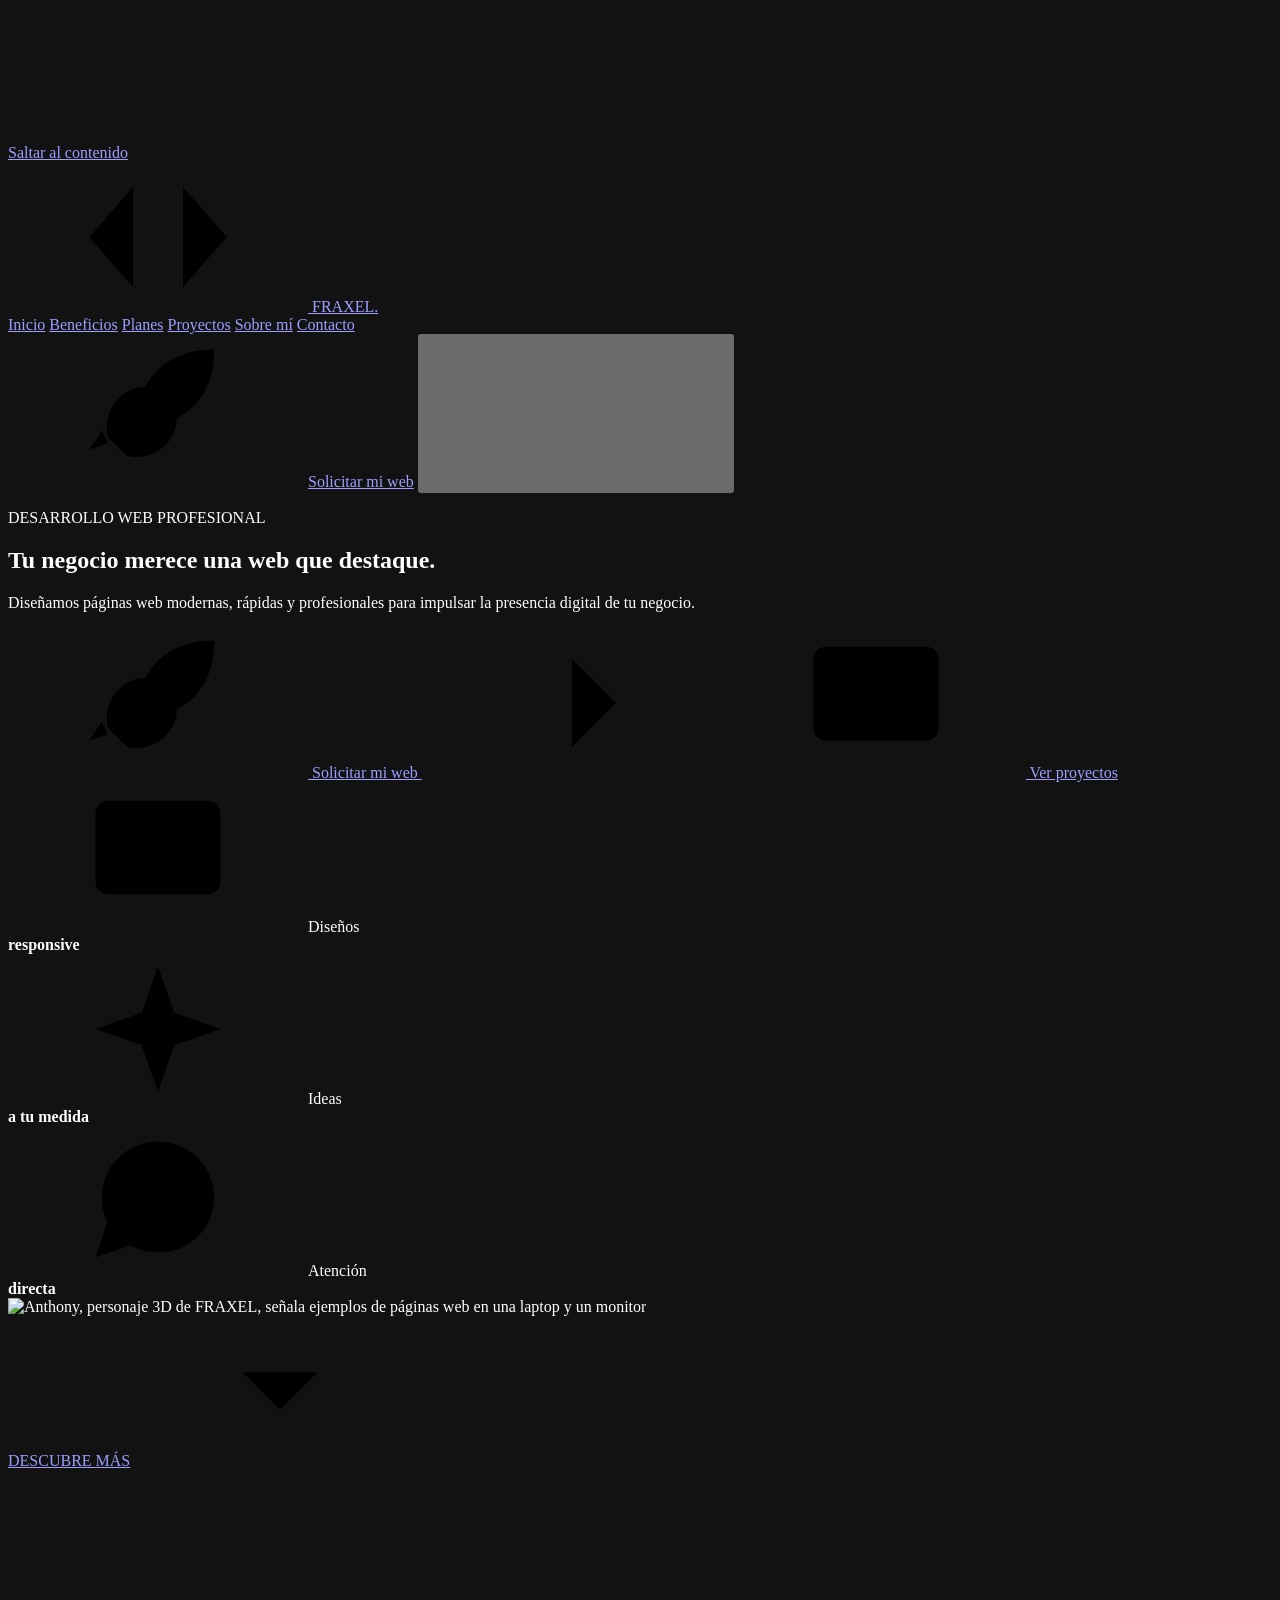
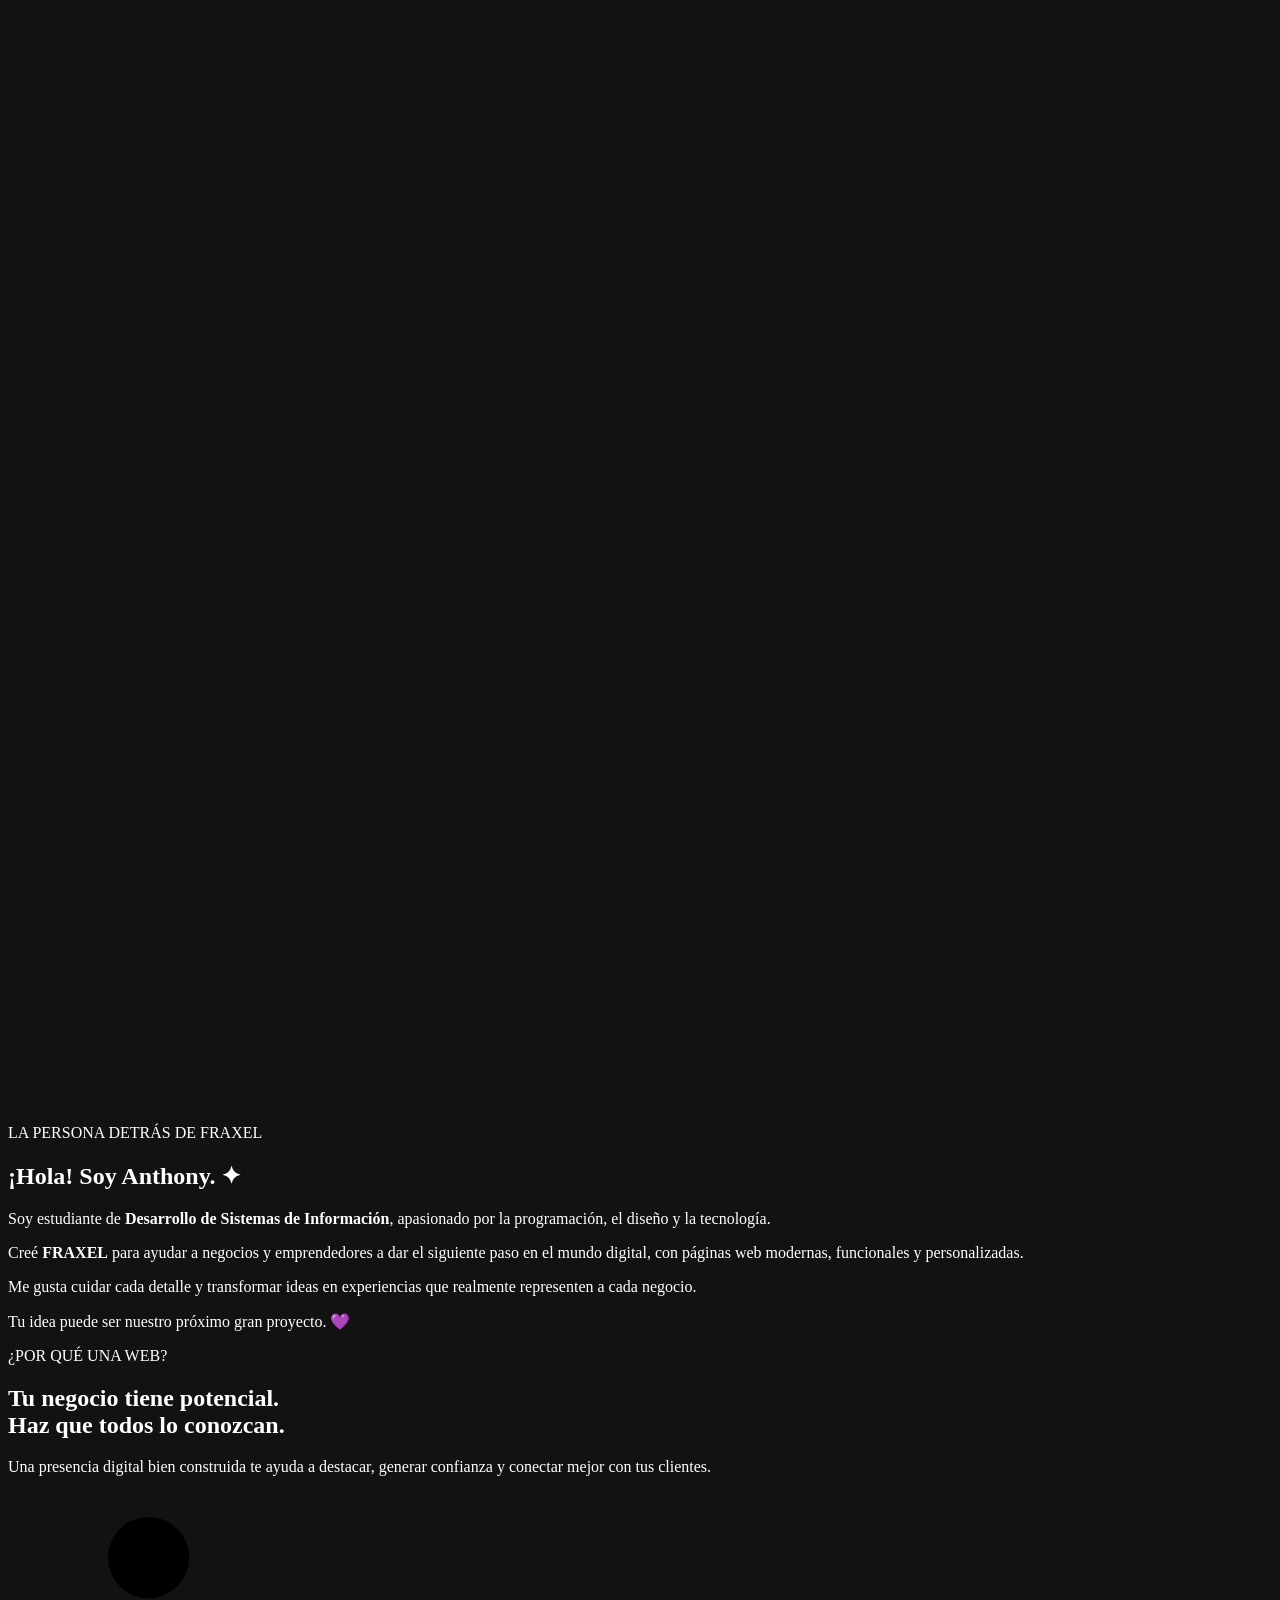
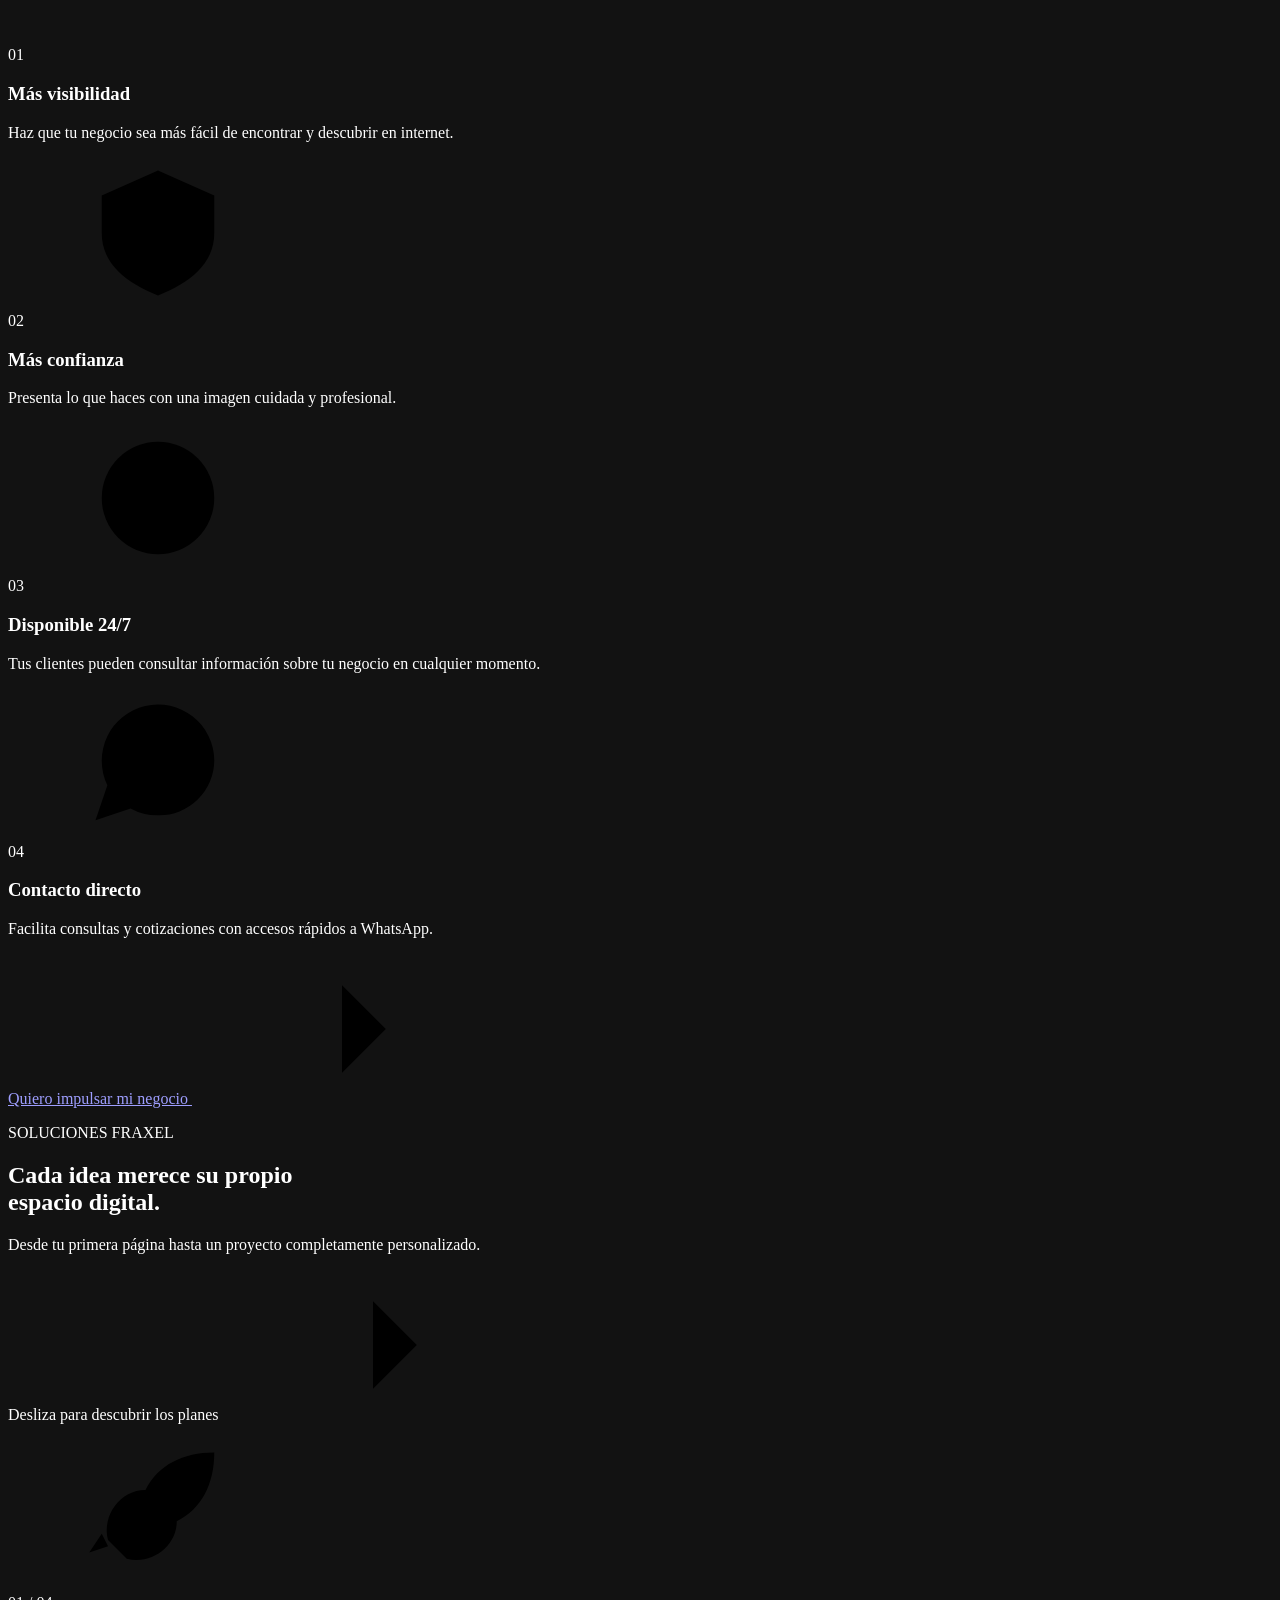
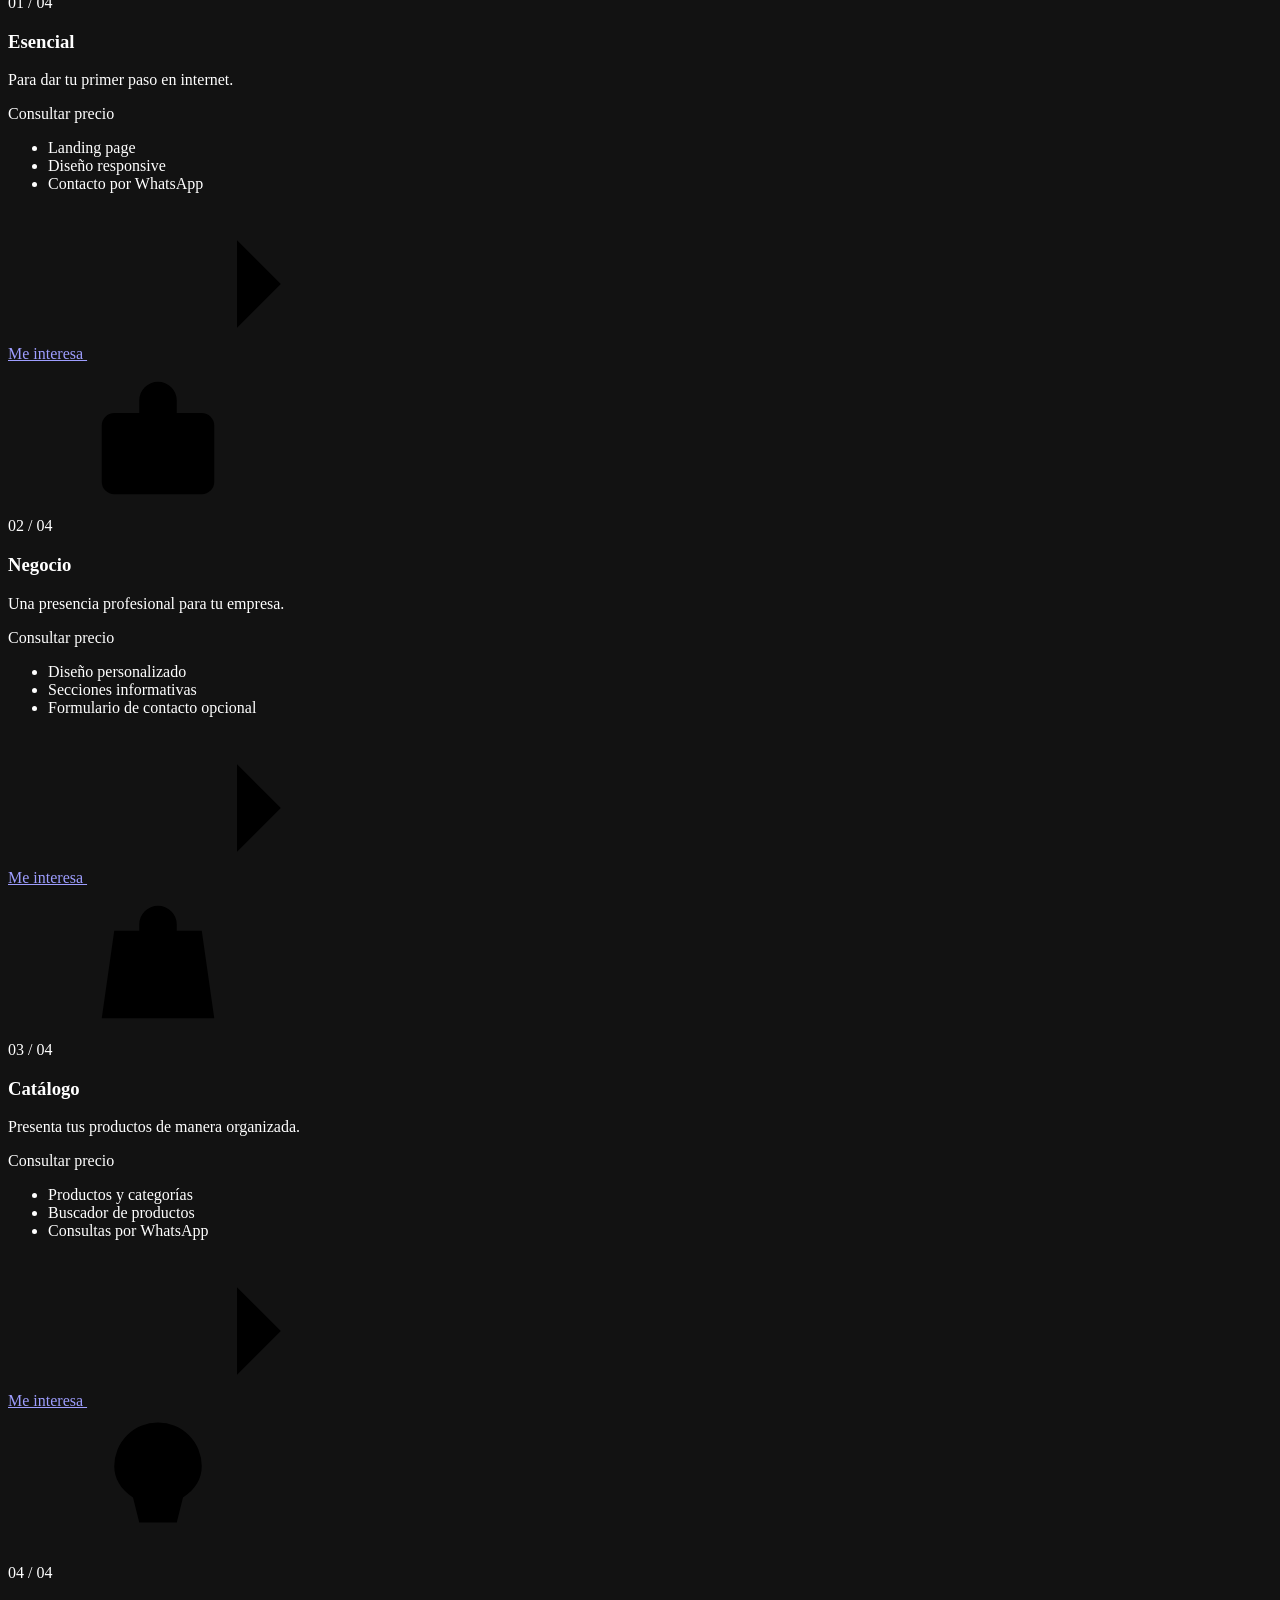
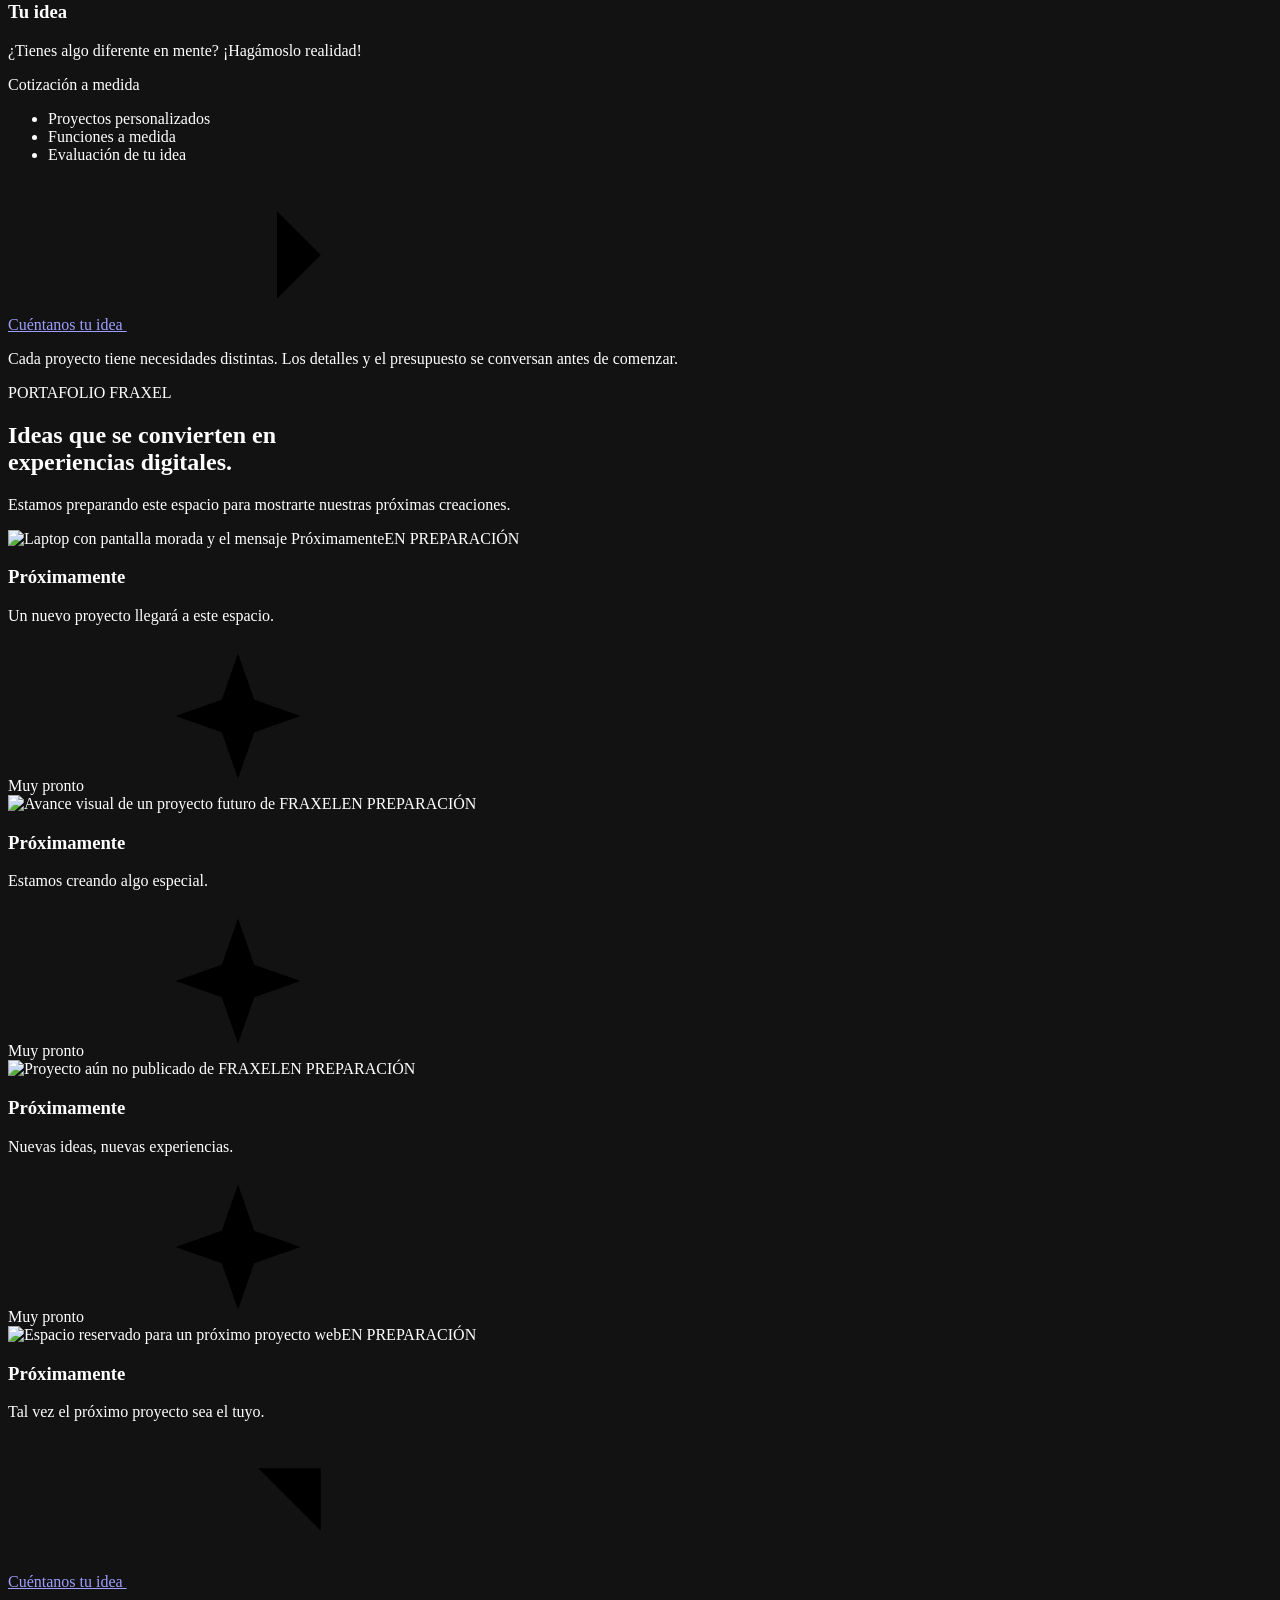
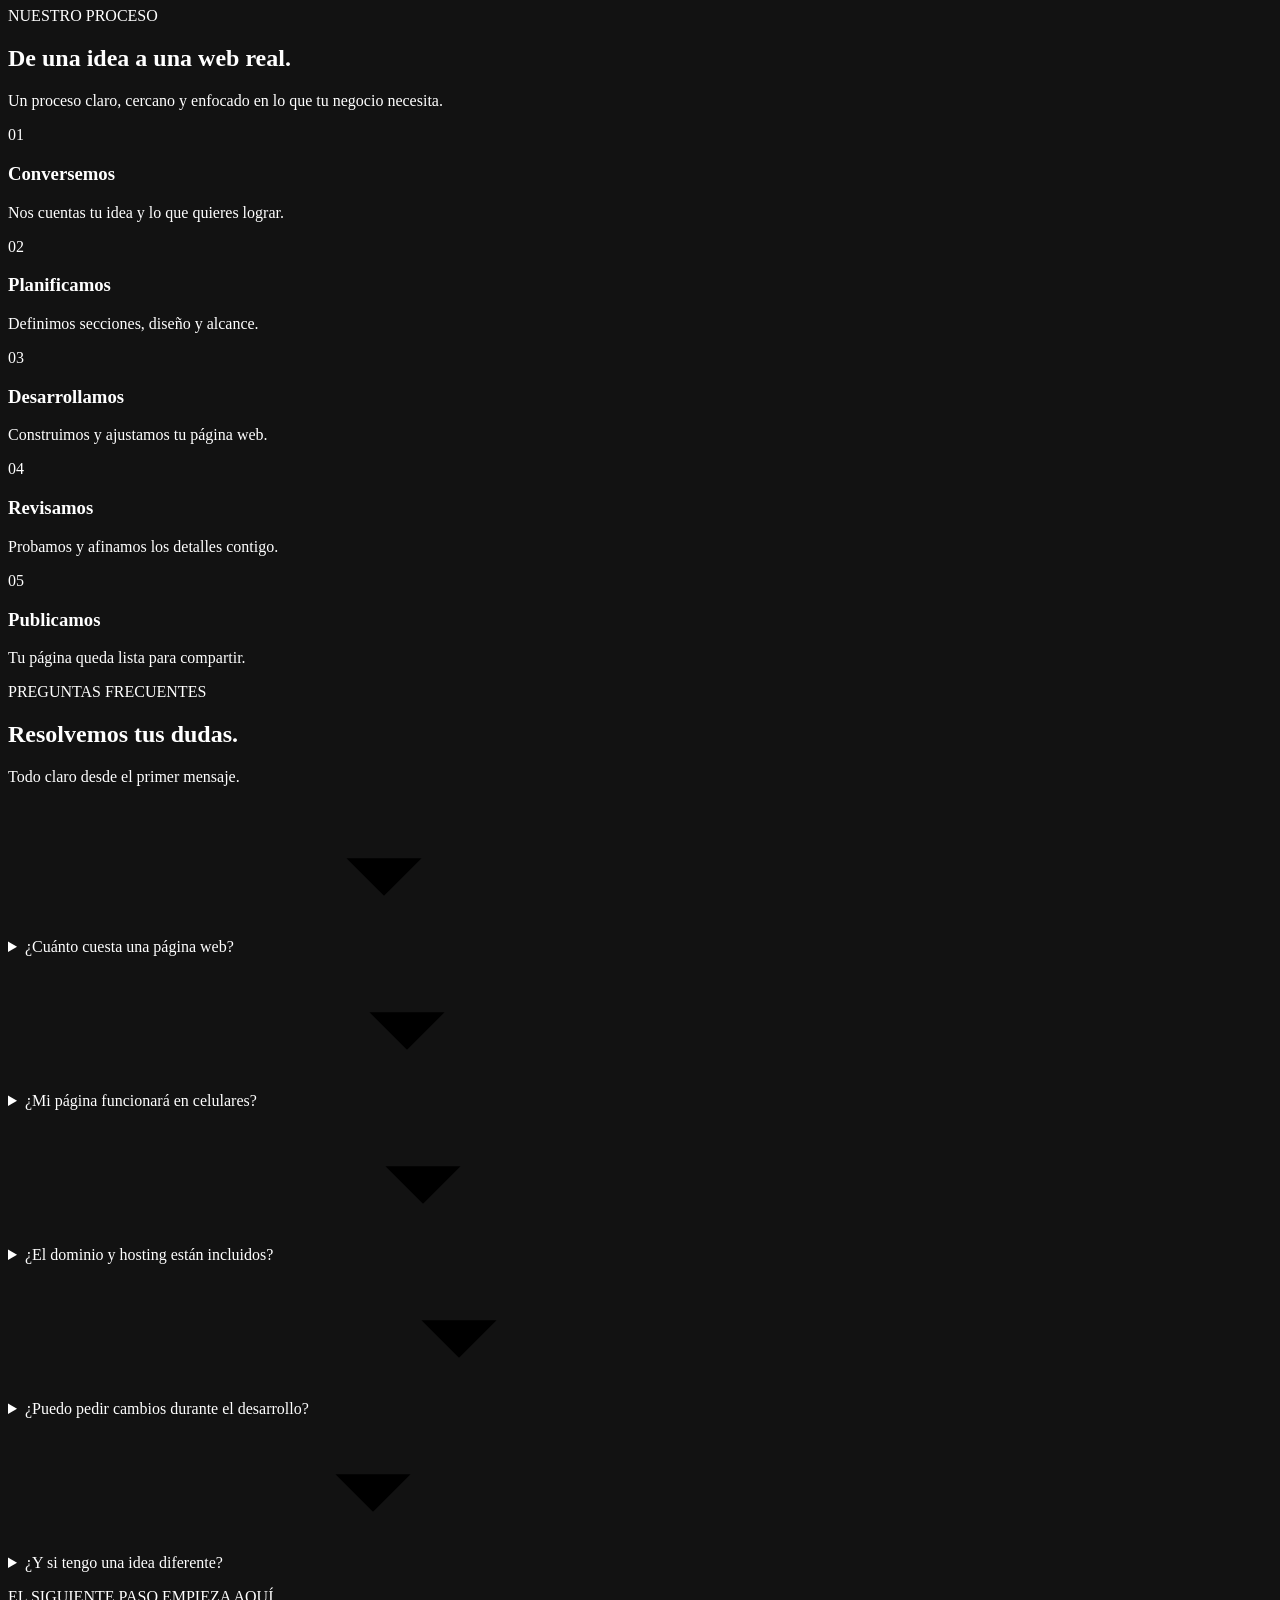
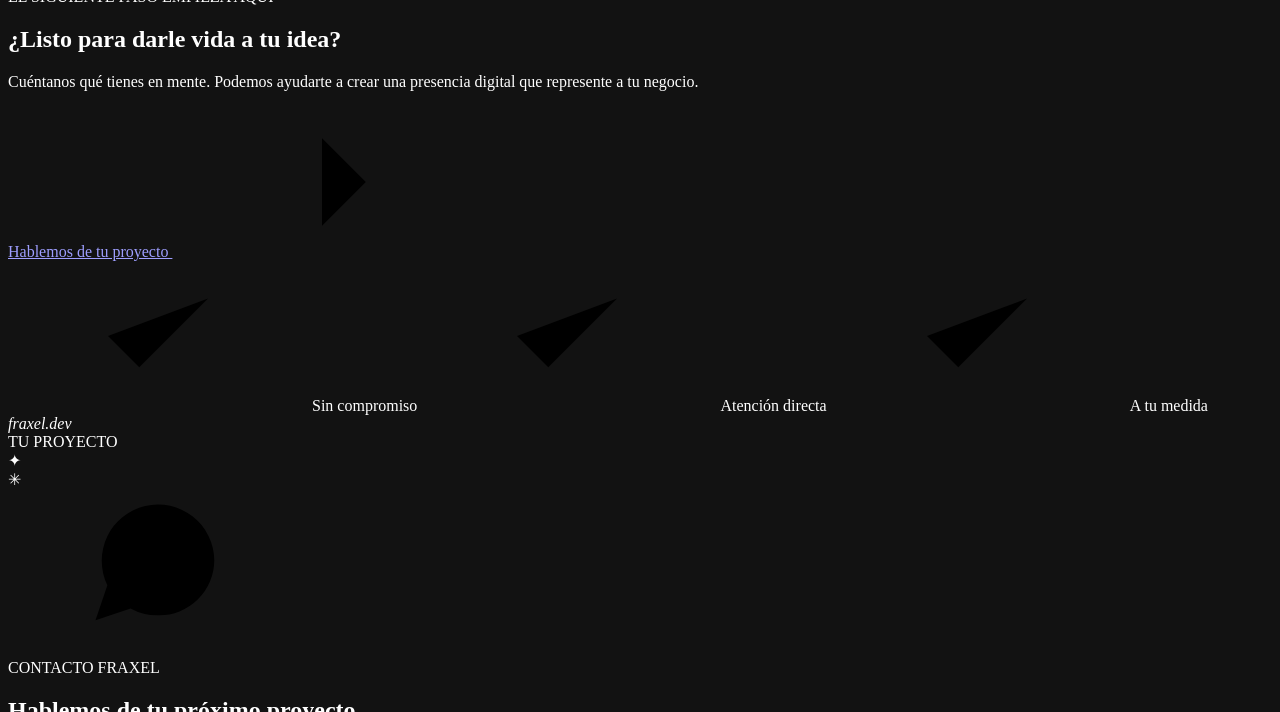
==== index.html @ f8304d0b "feat: agregar estructura de FRAXEL" ====
<!doctype html>
<html lang="es-PE">
<head>
  <meta charset="utf-8">
  <meta name="viewport" content="width=device-width, initial-scale=1, viewport-fit=cover">
  <meta name="theme-color" content="#0b0713">
  <meta name="description" content="FRAXEL crea páginas web modernas, catálogos digitales y soluciones web a medida para negocios y emprendimientos. Conversemos por WhatsApp.">
  <meta name="color-scheme" content="dark">
  <meta property="og:type" content="website">
  <meta property="og:title" content="FRAXEL — Tu negocio merece una web que destaque">
  <meta property="og:description" content="Diseño y desarrollo web para hacer realidad tus ideas. Páginas modernas, funcionales y personalizadas.">
  <meta property="og:image" content="img/anthony-hero.webp">
  <meta name="twitter:card" content="summary_large_image">
  <title>FRAXEL | Diseño y desarrollo web</title>
  <link rel="icon" href="favicon.svg" type="image/svg+xml">
  <link rel="preload" as="image" href="img/anthony-hero.webp" fetchpriority="high">
  <link rel="preconnect" href="https://fonts.googleapis.com">
  <link rel="preconnect" href="https://fonts.gstatic.com" crossorigin>
  <link href="https://fonts.googleapis.com/css2?family=DM+Sans:wght@400;500;600;700;800&family=Outfit:wght@400;500;600;700;800;900&display=swap" rel="stylesheet">
  <link rel="stylesheet" href="css/styles.css">
  <script src="js/main.js" defer></script>
</head>
<body>
  <a class="skip-link" href="#contenido">Saltar al contenido</a>
  <svg class="icon-sprite" aria-hidden="true" xmlns="http://www.w3.org/2000/svg">
    <symbol id="i-code" viewBox="0 0 24 24"><path d="m8 4-7 8 7 8M16 4l7 8-7 8M14 2l-4 20"/></symbol>
    <symbol id="i-arrow" viewBox="0 0 24 24"><path d="M5 12h14m-7-7 7 7-7 7"/></symbol>
    <symbol id="i-arrow-up" viewBox="0 0 24 24"><path d="M5 19 19 5M9 5h10v10"/></symbol>
    <symbol id="i-rocket" viewBox="0 0 24 24"><path d="M4 16c-1-4 2-8 6-8 2-4 6-6 11-6 0 5-2 9-6 11 0 4-4 7-8 6l-3-3Zm6-6 4 4M7 19l-3 3M3 15l-2 3 3-1"/><circle cx="16" cy="8" r="2"/></symbol>
    <symbol id="i-bag" viewBox="0 0 24 24"><rect x="3" y="8" width="18" height="13" rx="2"/><path d="M9 8V6a3 3 0 0 1 6 0v2M3 13h18M10 13v2h4v-2"/></symbol>
    <symbol id="i-shopping" viewBox="0 0 24 24"><path d="M5 7h14l2 14H3L5 7Zm4 2V6a3 3 0 0 1 6 0v3"/></symbol>
    <symbol id="i-bulb" viewBox="0 0 24 24"><path d="M9 18h6m-5 3h4M8 14c-2-1.3-3-3.1-3-5a7 7 0 1 1 14 0c0 2-1 3.7-3 5l-1 4H9l-1-4Z"/></symbol>
    <symbol id="i-search" viewBox="0 0 24 24"><circle cx="10.5" cy="10.5" r="6.5"/><path d="m16 16 5 5"/></symbol>
    <symbol id="i-shield" viewBox="0 0 24 24"><path d="m12 2 9 4v6c0 5-4 8-9 10-5-2-9-5-9-10V6l9-4Z"/><path d="m8 12 3 3 5-6"/></symbol>
    <symbol id="i-clock" viewBox="0 0 24 24"><circle cx="12" cy="12" r="9"/><path d="M12 6v6l4 2"/></symbol>
    <symbol id="i-message" viewBox="0 0 24 24"><path d="M21 11.4a8.8 8.8 0 0 1-9 8.8 9 9 0 0 1-4.4-1.1L2 21l1.9-5.6A9 9 0 1 1 21 11.4Z"/></symbol>
    <symbol id="i-check" viewBox="0 0 24 24"><path d="m4 12 5 5L20 6"/></symbol>
    <symbol id="i-monitor" viewBox="0 0 24 24"><rect x="2" y="3" width="20" height="15" rx="2"/><path d="M8 22h8M12 18v4"/></symbol>
    <symbol id="i-users" viewBox="0 0 24 24"><circle cx="9" cy="8" r="3"/><path d="M2 21v-3a5 5 0 0 1 5-5h4a5 5 0 0 1 5 5v3M17 5a3 3 0 0 1 0 6m1 3a5 5 0 0 1 4 5v2"/></symbol>
    <symbol id="i-layers" viewBox="0 0 24 24"><path d="m12 2 10 6-10 6L2 8l10-6Zm-10 11 10 6 10-6M2 18l10 5 10-5"/></symbol>
    <symbol id="i-sparkle" viewBox="0 0 24 24"><path d="m12 2 2.6 7.4L22 12l-7.4 2.6L12 22l-2.6-7.4L2 12l7.4-2.6L12 2Z"/></symbol>
    <symbol id="i-chevron" viewBox="0 0 24 24"><path d="m6 9 6 6 6-6"/></symbol>
    <symbol id="i-menu" viewBox="0 0 24 24"><path d="M4 7h16M4 12h16M4 17h16"/></symbol>
    <symbol id="i-close" viewBox="0 0 24 24"><path d="M5 5 19 19M19 5 5 19"/></symbol>
    <symbol id="i-home" viewBox="0 0 24 24"><path d="m3 11 9-8 9 8v10h-7v-7h-4v7H3V11Z"/></symbol>
    <symbol id="i-whatsapp" viewBox="0 0 24 24"><path d="M12 2a10 10 0 0 0-8.6 15L2 22l5.2-1.4A10 10 0 1 0 12 2Z"/><path d="M8 7.4c-.5.4-1 1.3-.7 2.4 1 3 4.1 5.9 7.2 6.6 1 .2 2.2-.2 2.6-.8l.5-1.3-2.6-1.2-1.1 1.1c-1.8-.5-3.3-1.9-4-3.8l1.1-1.1-1.3-2.6L8 7.4Z"/></symbol>
    <symbol id="i-instagram" viewBox="0 0 24 24"><rect x="3" y="3" width="18" height="18" rx="5"/><circle cx="12" cy="12" r="4"/><path d="M17.5 6.5h.01"/></symbol>
    <symbol id="i-github" viewBox="0 0 24 24"><path d="M9 20c-5 .8-7-2-7-2m14 2v-3.5c0-1 .2-1.5.8-2 3-.5 4.2-2.5 4.2-6A6 6 0 0 0 19.4 4c.2-.9 0-1.6-.4-2-2 0-3 1-3.5 1.5a14 14 0 0 0-7 0C8 3 7 2 5 2c-.4.4-.6 1.1-.4 2A6 6 0 0 0 3 8.5c0 3.5 1.2 5.5 4.2 6 .6.5.8 1 .8 2V20m-3.5-2c1.5 0 2 .5 2.5 2"/></symbol>
    <symbol id="i-pause" viewBox="0 0 24 24"><path d="M8 5v14M16 5v14"/></symbol>
    <symbol id="i-play" viewBox="0 0 24 24"><path d="m8 5 11 7-11 7V5Z"/></symbol>
  </svg>

  <header class="site-header" id="arriba">
    <div class="header-shell container-wide">
      <a class="brand" href="#inicio" aria-label="FRAXEL - ir al inicio">
        <span class="brand-mark" aria-hidden="true"><svg class="ico"><use href="#i-code"/></svg></span>
        <span>FRAXEL<span class="brand-dot">.</span></span>
      </a>
      <nav class="main-nav" aria-label="Navegación principal">
        <a class="nav-link active" href="#inicio">Inicio</a>
        <a class="nav-link" href="#beneficios">Beneficios</a>
        <a class="nav-link" href="#planes">Planes</a>
        <a class="nav-link" href="#portafolio">Proyectos</a>
        <a class="nav-link" href="#nosotros">Sobre mí</a>
        <a class="nav-link" href="#contacto">Contacto</a>
      </nav>
      <a class="btn btn-primary header-cta" href="#contacto"><svg class="ico"><use href="#i-rocket"/></svg><span>Solicitar mi web</span></a>
      <button class="menu-toggle" aria-label="Abrir menú" aria-controls="mobile-menu" aria-expanded="false"><svg class="ico"><use href="#i-menu"/></svg></button>
    </div>
    <nav id="mobile-menu" class="mobile-menu" aria-label="Menú desplegable" hidden>
      <a href="#inicio">Inicio</a><a href="#nosotros">Sobre mí</a><a href="#beneficios">Beneficios</a><a href="#planes">Planes</a><a href="#portafolio">Proyectos</a><a href="#proceso">Cómo trabajamos</a><a href="#contacto">Contacto</a>
    </nav>
  </header>

  <main id="contenido">
    <!-- 01: PORTADA -->
    <section class="hero section-dark" id="inicio" aria-labelledby="hero-title">
      <div class="hero-grid"></div><div class="hero-orb hero-orb-one"></div><div class="hero-orb hero-orb-two"></div>
      <div class="container-wide hero-inner">
        <div class="hero-copy">
          <p class="eyebrow pill-label"><span class="pulse-dot"></span> DESARROLLO WEB PROFESIONAL <span class="mini-line"></span></p>
          <h1 id="hero-title">Tu negocio merece una <span class="gradient-text highlight-underline">web que destaque.</span></h1>
          <p class="lead">Diseñamos páginas web modernas, rápidas y profesionales para impulsar la presencia digital de tu negocio.</p>
          <div class="hero-actions">
            <a class="btn btn-primary btn-large" href="#contacto"><svg class="ico"><use href="#i-rocket"/></svg> Solicitar mi web <svg class="ico"><use href="#i-arrow"/></svg></a>
            <a class="btn btn-secondary btn-large" href="#portafolio"><svg class="ico"><use href="#i-monitor"/></svg> Ver proyectos</a>
          </div>
          <div class="hero-proofs" aria-label="Características de FRAXEL">
            <div class="proof"><span class="proof-icon"><svg class="ico"><use href="#i-monitor"/></svg></span><span>Diseños<br><strong>responsive</strong></span></div>
            <div class="proof"><span class="proof-icon"><svg class="ico"><use href="#i-sparkle"/></svg></span><span>Ideas<br><strong>a tu medida</strong></span></div>
            <div class="proof"><span class="proof-icon"><svg class="ico"><use href="#i-message"/></svg></span><span>Atención<br><strong>directa</strong></span></div>
          </div>
        </div>
        <div class="hero-visual" aria-label="Anthony, mascota de FRAXEL, presentando diseños web en distintos dispositivos">
          <img src="img/anthony-hero.webp" alt="Anthony, personaje 3D de FRAXEL, señala ejemplos de páginas web en una laptop y un monitor" width="1070" height="717" fetchpriority="high">
        </div>
      </div>
      <a class="scroll-cue" href="#nosotros" aria-label="Ir a la sección Sobre mí"><span>DESCUBRE MÁS</span><svg class="ico"><use href="#i-chevron"/></svg></a>
    </section>

    <!-- 02: ANTHONY + VIDEO REAL -->
    <section class="about" id="nosotros" aria-labelledby="about-title">
      <div class="about-backdrop"></div>
      <div class="container-wide about-layout">
        <div class="about-media" aria-label="Animación original de Anthony apareciendo dentro de un círculo morado">
          <picture class="about-poster">
            <source media="(max-width: 760px)" srcset="img/anthony-poster-mobile.webp">
            <img src="img/anthony-poster.webp" alt="Anthony aparece sonriente en un círculo morado, señalando hacia la presentación" width="1920" height="1080" loading="lazy">
          </picture>
          <video id="anthony-video" class="about-video" playsinline muted preload="none" aria-label="Anthony aparece dentro de un círculo morado, sonríe y señala el texto" data-desktop="videos/anthony-original.mp4" data-mobile="videos/anthony-mobile.mp4"></video>
        </div>
        <div class="about-copy reveal">
          <p class="eyebrow">LA PERSONA DETRÁS DE FRAXEL</p>
          <h2 id="about-title">¡Hola! Soy <span class="gradient-text">Anthony.</span> <span class="wave-mark" aria-hidden="true">✦</span></h2>
          <p>Soy estudiante de <strong>Desarrollo de Sistemas de Información</strong>, apasionado por la programación, el diseño y la tecnología.</p>
          <p>Creé <strong>FRAXEL</strong> para ayudar a negocios y emprendedores a dar el siguiente paso en el mundo digital, con páginas web modernas, funcionales y personalizadas.</p>
          <p>Me gusta cuidar cada detalle y transformar ideas en experiencias que realmente representen a cada negocio.</p>
          <p class="about-signature">Tu idea puede ser nuestro próximo gran proyecto. <span>💜</span></p>
        </div>
      </div>
    </section>

    <!-- 03: BENEFICIOS -->
    <section class="benefits section-matte section-pad" id="beneficios" aria-labelledby="benefits-title">
      <div class="ambient-glow ambient-left"></div>
      <div class="container-wide">
        <div class="section-heading center reveal">
          <p class="eyebrow">¿POR QUÉ UNA WEB?</p>
          <h2 id="benefits-title">Tu negocio tiene potencial.<br><span class="gradient-text">Haz que todos lo conozcan.</span></h2>
          <p>Una presencia digital bien construida te ayuda a destacar, generar confianza y conectar mejor con tus clientes.</p>
        </div>
        <div class="benefits-grid">
          <article class="benefit-card led-card reveal" style="--reveal-delay:0.06s" tabindex="0">
            <div class="led-icon"><svg class="ico"><use href="#i-search"/></svg></div><span class="card-number">01</span>
            <h3>Más visibilidad</h3><p>Haz que tu negocio sea más fácil de encontrar y descubrir en internet.</p>
            <span class="card-light" aria-hidden="true"></span>
          </article>
          <article class="benefit-card led-card reveal" style="--reveal-delay:0.13s" tabindex="0">
            <div class="led-icon"><svg class="ico"><use href="#i-shield"/></svg></div><span class="card-number">02</span>
            <h3>Más confianza</h3><p>Presenta lo que haces con una imagen cuidada y profesional.</p>
            <span class="card-light" aria-hidden="true"></span>
          </article>
          <article class="benefit-card led-card reveal" style="--reveal-delay:0.20s" tabindex="0">
            <div class="led-icon"><svg class="ico"><use href="#i-clock"/></svg></div><span class="card-number">03</span>
            <h3>Disponible 24/7</h3><p>Tus clientes pueden consultar información sobre tu negocio en cualquier momento.</p>
            <span class="card-light" aria-hidden="true"></span>
          </article>
          <article class="benefit-card led-card reveal" style="--reveal-delay:0.27s" tabindex="0">
            <div class="led-icon"><svg class="ico"><use href="#i-message"/></svg></div><span class="card-number">04</span>
            <h3>Contacto directo</h3><p>Facilita consultas y cotizaciones con accesos rápidos a WhatsApp.</p>
            <span class="card-light" aria-hidden="true"></span>
          </article>
        </div>
        <div class="section-inline-cta reveal"><a href="#contacto" class="link-arrow">Quiero impulsar mi negocio <svg class="ico"><use href="#i-arrow"/></svg></a></div>
      </div>
    </section>

    <!-- 04: PLANES SIN PRECIOS -->
    <section class="plans section-pad" id="planes" aria-labelledby="plans-title">
      <div class="container-wide">
        <div class="section-heading center reveal">
          <p class="eyebrow">SOLUCIONES FRAXEL</p>
          <h2 id="plans-title">Cada idea merece su propio<br><span class="gradient-text">espacio digital.</span></h2>
          <p>Desde tu primera página hasta un proyecto completamente personalizado.</p>
        </div>
        <p class="swipe-note">Desliza para descubrir los planes <svg class="ico"><use href="#i-arrow"/></svg></p>
        <div class="plans-grid" aria-label="Cuatro planes de FRAXEL">
          <article class="plan-card led-card reveal" style="--reveal-delay:0.04s">
            <div class="plan-top"><div class="plan-icon led-icon"><svg class="ico"><use href="#i-rocket"/></svg></div><span class="plan-index">01 / 04</span></div>
            <h3>Esencial</h3><p class="plan-desc">Para dar tu primer paso en internet.</p>
            <p class="plan-price">Consultar precio</p>
            <ul class="check-list"><li>Landing page</li><li>Diseño responsive</li><li>Contacto por WhatsApp</li></ul>
            <a class="plan-button" href="#contacto" data-plan="Esencial">Me interesa <svg class="ico"><use href="#i-arrow"/></svg></a>
          </article>
          <article class="plan-card led-card reveal" style="--reveal-delay:0.11s">
            <div class="plan-top"><div class="plan-icon led-icon"><svg class="ico"><use href="#i-bag"/></svg></div><span class="plan-index">02 / 04</span></div>
            <h3>Negocio</h3><p class="plan-desc">Una presencia profesional para tu empresa.</p>
            <p class="plan-price">Consultar precio</p>
            <ul class="check-list"><li>Diseño personalizado</li><li>Secciones informativas</li><li>Formulario de contacto opcional</li></ul>
            <a class="plan-button" href="#contacto" data-plan="Negocio">Me interesa <svg class="ico"><use href="#i-arrow"/></svg></a>
          </article>
          <article class="plan-card led-card reveal" style="--reveal-delay:0.18s">
            <div class="plan-top"><div class="plan-icon led-icon"><svg class="ico"><use href="#i-shopping"/></svg></div><span class="plan-index">03 / 04</span></div>
            <h3>Catálogo</h3><p class="plan-desc">Presenta tus productos de manera organizada.</p>
            <p class="plan-price">Consultar precio</p>
            <ul class="check-list"><li>Productos y categorías</li><li>Buscador de productos</li><li>Consultas por WhatsApp</li></ul>
            <a class="plan-button" href="#contacto" data-plan="Catálogo">Me interesa <svg class="ico"><use href="#i-arrow"/></svg></a>
          </article>
          <article class="plan-card led-card plan-featured reveal" style="--reveal-delay:0.25s">
            <div class="plan-top"><div class="plan-icon led-icon"><svg class="ico"><use href="#i-bulb"/></svg></div><span class="plan-index">04 / 04</span></div>
            <h3>Tu idea</h3><p class="plan-desc">¿Tienes algo diferente en mente? ¡Hagámoslo realidad!</p>
            <p class="plan-price">Cotización a medida</p>
            <ul class="check-list"><li>Proyectos personalizados</li><li>Funciones a medida</li><li>Evaluación de tu idea</li></ul>
            <a class="plan-button plan-button-featured" href="#contacto" data-plan="Tu idea">Cuéntanos tu idea <svg class="ico"><use href="#i-arrow"/></svg></a>
          </article>
        </div>
        <p class="plans-disclaimer reveal">Cada proyecto tiene necesidades distintas. Los detalles y el presupuesto se conversan antes de comenzar.</p>
      </div>
    </section>

    <!-- 05: PORTAFOLIO EN CONSTRUCCIÓN -->
    <section class="portfolio section-pad" id="portafolio" aria-labelledby="portfolio-title">
      <div class="container-wide portfolio-container">
        <div class="section-heading center reveal">
          <p class="eyebrow">PORTAFOLIO FRAXEL</p>
          <h2 id="portfolio-title">Ideas que se convierten en<br><span class="gradient-text">experiencias digitales.</span></h2>
          <p>Estamos preparando este espacio para mostrarte nuestras próximas creaciones.</p>
        </div>
        <div class="portfolio-grid">
          <article class="portfolio-card led-card reveal" style="--reveal-delay:0.04s">
            <div class="portfolio-image"><img src="img/proximamente.webp" alt="Laptop con pantalla morada y el mensaje Próximamente" width="950" height="510" loading="lazy"><span class="portfolio-badge">EN PREPARACIÓN</span></div>
            <div class="portfolio-body"><div><h3>Próximamente</h3><p>Un nuevo proyecto llegará a este espacio.</p></div><span class="soon-label">Muy pronto <svg class="ico"><use href="#i-sparkle"/></svg></span></div>
          </article>
          <article class="portfolio-card led-card reveal" style="--reveal-delay:0.12s">
            <div class="portfolio-image"><img src="img/proximamente.webp" alt="Avance visual de un proyecto futuro de FRAXEL" width="950" height="510" loading="lazy"><span class="portfolio-badge">EN PREPARACIÓN</span></div>
            <div class="portfolio-body"><div><h3>Próximamente</h3><p>Estamos creando algo especial.</p></div><span class="soon-label">Muy pronto <svg class="ico"><use href="#i-sparkle"/></svg></span></div>
          </article>
          <article class="portfolio-card led-card reveal" style="--reveal-delay:0.08s">
            <div class="portfolio-image"><img src="img/proximamente.webp" alt="Proyecto aún no publicado de FRAXEL" width="950" height="510" loading="lazy"><span class="portfolio-badge">EN PREPARACIÓN</span></div>
            <div class="portfolio-body"><div><h3>Próximamente</h3><p>Nuevas ideas, nuevas experiencias.</p></div><span class="soon-label">Muy pronto <svg class="ico"><use href="#i-sparkle"/></svg></span></div>
          </article>
          <article class="portfolio-card led-card reveal" style="--reveal-delay:0.16s">
            <div class="portfolio-image"><img src="img/proximamente.webp" alt="Espacio reservado para un próximo proyecto web" width="950" height="510" loading="lazy"><span class="portfolio-badge">EN PREPARACIÓN</span></div>
            <div class="portfolio-body"><div><h3>Próximamente</h3><p>Tal vez el próximo proyecto sea el tuyo.</p></div><a class="soon-label soon-link" href="#contacto">Cuéntanos tu idea <svg class="ico"><use href="#i-arrow-up"/></svg></a></div>
          </article>
        </div>
      </div>
    </section>

    <!-- 06: PROCESO -->
    <section class="process section-pad" id="proceso" aria-labelledby="process-title">
      <div class="container-wide">
        <div class="section-heading center reveal"><p class="eyebrow">NUESTRO PROCESO</p><h2 id="process-title">De una idea a una <span class="gradient-text">web real.</span></h2><p>Un proceso claro, cercano y enfocado en lo que tu negocio necesita.</p></div>
        <div class="steps" id="process-steps">
          <div class="steps-progress" aria-hidden="true"><span></span></div>
          <article class="step reveal" style="--reveal-delay:0.05s"><div class="step-number">01</div><h3>Conversemos</h3><p>Nos cuentas tu idea y lo que quieres lograr.</p></article>
          <article class="step reveal" style="--reveal-delay:0.11s"><div class="step-number">02</div><h3>Planificamos</h3><p>Definimos secciones, diseño y alcance.</p></article>
          <article class="step reveal" style="--reveal-delay:0.17s"><div class="step-number">03</div><h3>Desarrollamos</h3><p>Construimos y ajustamos tu página web.</p></article>
          <article class="step reveal" style="--reveal-delay:0.23s"><div class="step-number">04</div><h3>Revisamos</h3><p>Probamos y afinamos los detalles contigo.</p></article>
          <article class="step reveal" style="--reveal-delay:0.29s"><div class="step-number">05</div><h3>Publicamos</h3><p>Tu página queda lista para compartir.</p></article>
        </div>
      </div>
    </section>

    <!-- 07: FAQ -->
    <section class="faq section-pad" id="preguntas" aria-labelledby="faq-title">
      <div class="container-narrow">
        <div class="section-heading center reveal"><p class="eyebrow">PREGUNTAS FRECUENTES</p><h2 id="faq-title">Resolvemos tus <span class="gradient-text">dudas.</span></h2><p>Todo claro desde el primer mensaje.</p></div>
        <div class="faq-list reveal">
          <details class="faq-item"><summary>¿Cuánto cuesta una página web?<svg class="ico"><use href="#i-chevron"/></svg></summary><p>Depende del tipo de web, sus secciones y funcionalidades. Cuéntanos tu idea por WhatsApp y te prepararemos una cotización según tus necesidades.</p></details>
          <details class="faq-item"><summary>¿Mi página funcionará en celulares?<svg class="ico"><use href="#i-chevron"/></svg></summary><p>Sí. Diseñamos sitios adaptables para celulares, tablets y computadoras, con especial atención a la navegación y legibilidad.</p></details>
          <details class="faq-item"><summary>¿El dominio y hosting están incluidos?<svg class="ico"><use href="#i-chevron"/></svg></summary><p>Podemos orientarte con el dominio y el hosting. Su costo y renovación se especifican por separado en la propuesta, salvo que acordemos un paquete que los incluya.</p></details>
          <details class="faq-item"><summary>¿Puedo pedir cambios durante el desarrollo?<svg class="ico"><use href="#i-chevron"/></svg></summary><p>Claro. Las revisiones y su alcance se acuerdan antes de empezar para que sepas qué incluye el proyecto.</p></details>
          <details class="faq-item"><summary>¿Y si tengo una idea diferente?<svg class="ico"><use href="#i-chevron"/></svg></summary><p>¡También podemos conversarla! El plan «Tu idea» está pensado para propuestas personalizadas, catálogos, reservas y otras soluciones web.</p></details>
        </div>
      </div>
    </section>

    <!-- 08: CTA FINAL -->
    <section class="final-pitch section-pad" aria-labelledby="final-title">
      <div class="container-wide pitch-inner reveal">
        <div class="pitch-copy">
          <p class="eyebrow">EL SIGUIENTE PASO EMPIEZA AQUÍ</p>
          <h2 id="final-title">¿Listo para darle vida a <span class="gradient-text">tu idea?</span></h2>
          <p>Cuéntanos qué tienes en mente. Podemos ayudarte a crear una presencia digital que represente a tu negocio.</p>
          <a class="btn btn-primary btn-large" href="#contacto">Hablemos de tu proyecto <svg class="ico"><use href="#i-arrow"/></svg></a>
          <div class="pitch-highlights"><span><svg class="ico"><use href="#i-check"/></svg> Sin compromiso</span><span><svg class="ico"><use href="#i-check"/></svg> Atención directa</span><span><svg class="ico"><use href="#i-check"/></svg> A tu medida</span></div>
        </div>
        <div class="pitch-art" aria-hidden="true"><div class="pitch-orbit pitch-orbit-1"></div><div class="pitch-orbit pitch-orbit-2"></div><div class="pitch-device"><div class="pitch-device-top"><span></span><span></span><span></span><i>fraxel.dev</i></div><div class="pitch-device-body"><span class="fake-tag">TU PROYECTO</span><div class="fake-title"></div><div class="fake-title short"></div><div class="fake-lines"></div><div class="fake-button"></div></div></div><div class="pitch-spark pitch-spark-one">✦</div><div class="pitch-spark pitch-spark-two">✳</div></div>
      </div>
    </section>

    <!-- 09: CONTACTO WHATSAPP -->
    <section class="contact section-pad" id="contacto" aria-labelledby="contact-title">
      <div class="container-narrow">
        <div class="contact-box reveal">
          <div class="contact-icon"><svg class="ico"><use href="#i-message"/></svg></div>
          <p class="eyebrow">CONTACTO FRAXEL</p>
          <h2 id="contact-title">Hablemos de tu <span class="gradient-text">próximo proyecto.</span></h2>
          <p>¿Tienes una idea o necesitas una página web? Escríbenos directamente por WhatsApp y conversemos sobre lo que necesitas.</p>
          <a id="contact-whatsapp" class="btn-whatsapp" href="https://wa.me/51902707751?text=Hola%2C%20FRAXEL.%20Estoy%20interesado%20en%20crear%20una%20p%C3%A1gina%20web%20para%20mi%20negocio." target="_blank" rel="noopener noreferrer"><svg class="ico"><use href="#i-whatsapp"/></svg><span>Contáctanos por WhatsApp</span><svg class="ico"><use href="#i-arrow-up"/></svg></a>
          <span class="contact-note">Sin formularios · Atención personalizada · Sin compromiso</span>
        </div>
      </div>
    </section>
  </main>

  <!-- 10: PIE DE PÁGINA -->
  <footer class="site-footer">
    <div class="container-wide footer-upper">
      <div class="footer-brand"><a class="brand" href="#inicio" aria-label="FRAXEL - volver al inicio"><span class="brand-mark"><svg class="ico"><use href="#i-code"/></svg></span>FRAXEL<span class="brand-dot">.</span></a><p>Diseño y desarrollo web para ideas que merecen destacar.</p></div>
      <nav aria-label="Enlaces del pie de página" class="footer-nav"><a href="#inicio">Inicio</a><a href="#planes">Planes</a><a href="#portafolio">Proyectos</a><a href="#contacto">Contacto</a></nav>
      <a class="footer-contact" href="https://wa.me/51902707751" target="_blank" rel="noopener noreferrer"><svg class="ico"><use href="#i-whatsapp"/></svg> Hablemos por WhatsApp</a>
    </div>
    <div class="container-wide footer-bottom"><span>© <span id="year">2026</span> FRAXEL. Todos los derechos reservados.</span><span>Hecho con creatividad <span class="footer-heart">♥</span></span></div>
  </footer>

  <!-- Whatsapp fijo en toda la web -->
  <a class="floating-whatsapp" href="https://wa.me/51902707751?text=Hola%2C%20FRAXEL.%20Quisiera%20informaci%C3%B3n%20sobre%20sus%20servicios%20web." target="_blank" rel="noopener noreferrer" aria-label="Abrir WhatsApp para conversar con FRAXEL" title="Chatea con FRAXEL"><svg class="ico"><use href="#i-whatsapp"/></svg><span class="floating-tooltip">¿Hablamos?</span></a>

  <!-- Navegación compacta inferior para móviles -->
  <nav class="bottom-nav" aria-label="Navegación móvil">
    <a href="#inicio" aria-label="Inicio"><svg class="ico"><use href="#i-home"/></svg><span>Inicio</span></a>
    <a href="#beneficios" aria-label="Beneficios"><svg class="ico"><use href="#i-sparkle"/></svg><span>Beneficios</span></a>
    <a href="#planes" aria-label="Planes"><svg class="ico"><use href="#i-layers"/></svg><span>Planes</span></a>
    <a href="#portafolio" aria-label="Proyectos"><svg class="ico"><use href="#i-monitor"/></svg><span>Proyectos</span></a>
    <a href="#contacto" aria-label="Contacto"><svg class="ico"><use href="#i-message"/></svg><span>Contacto</span></a>
  </nav>
</body>
</html>
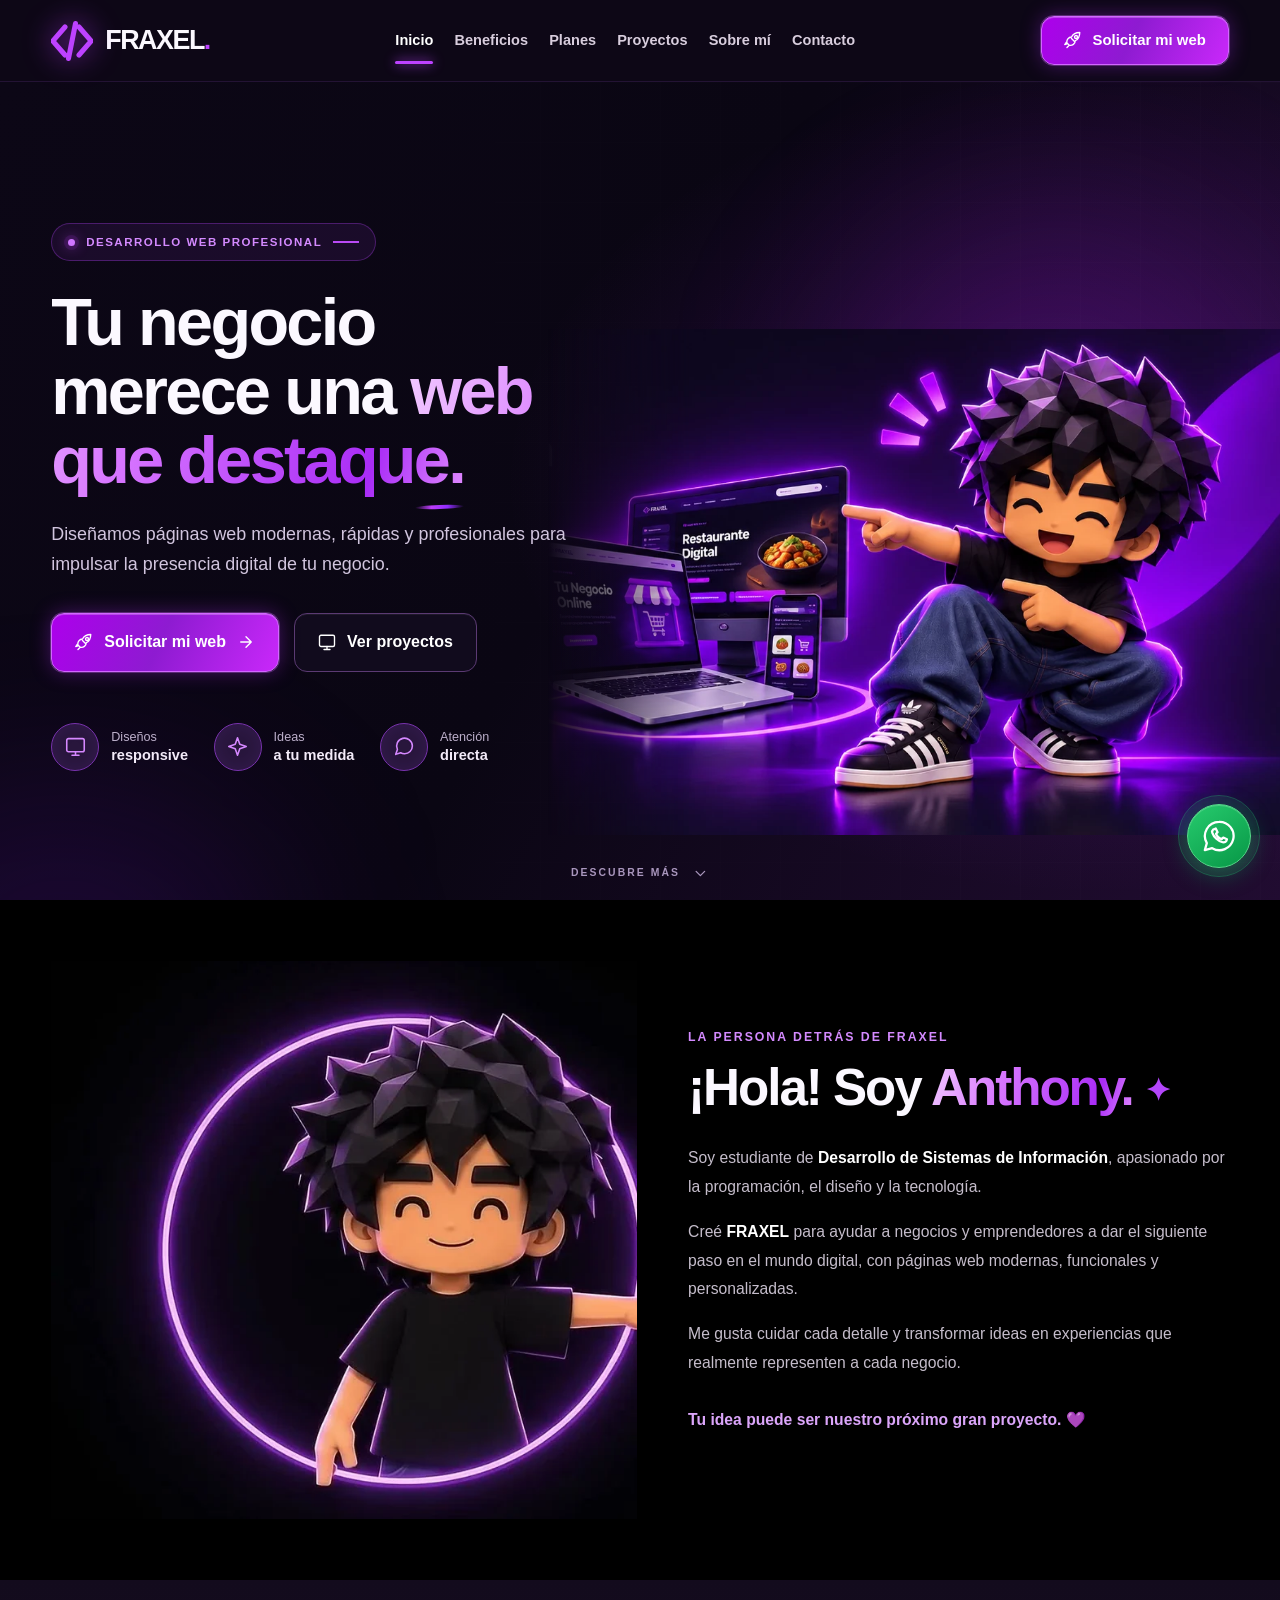
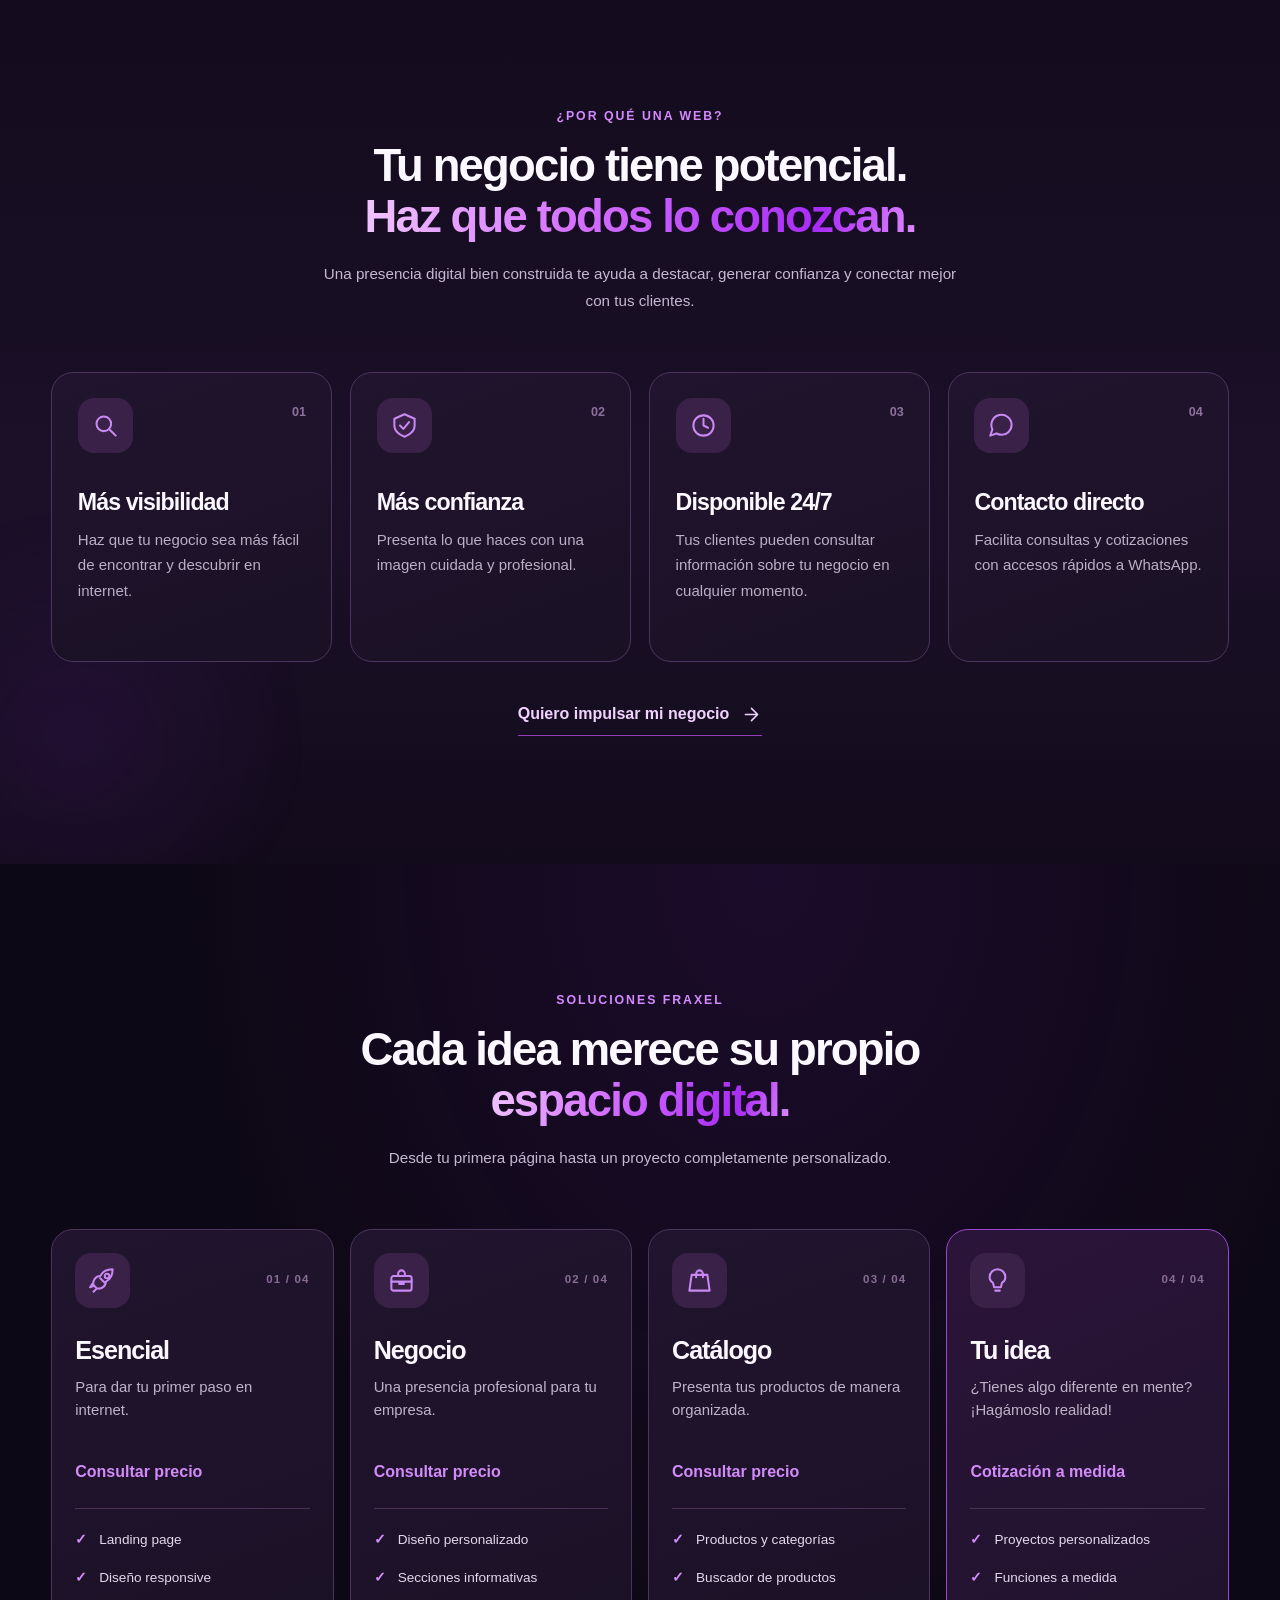
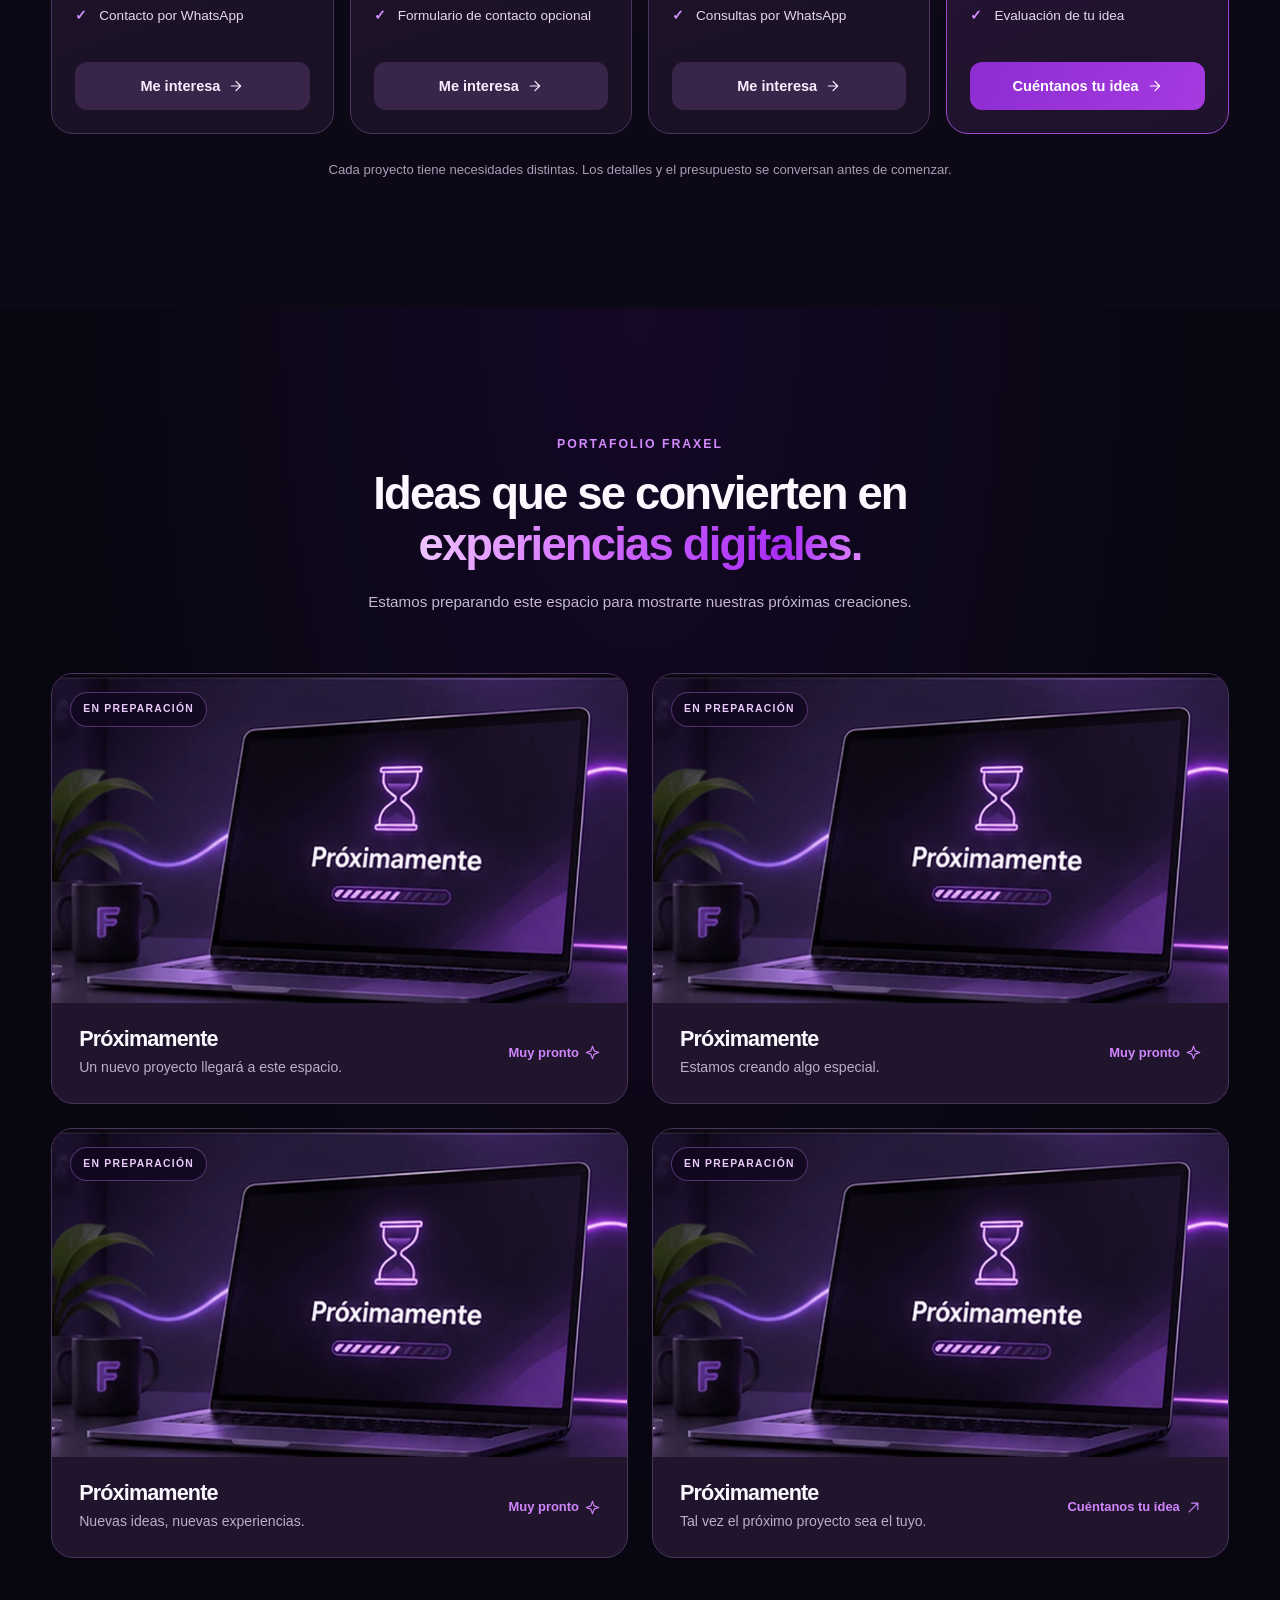
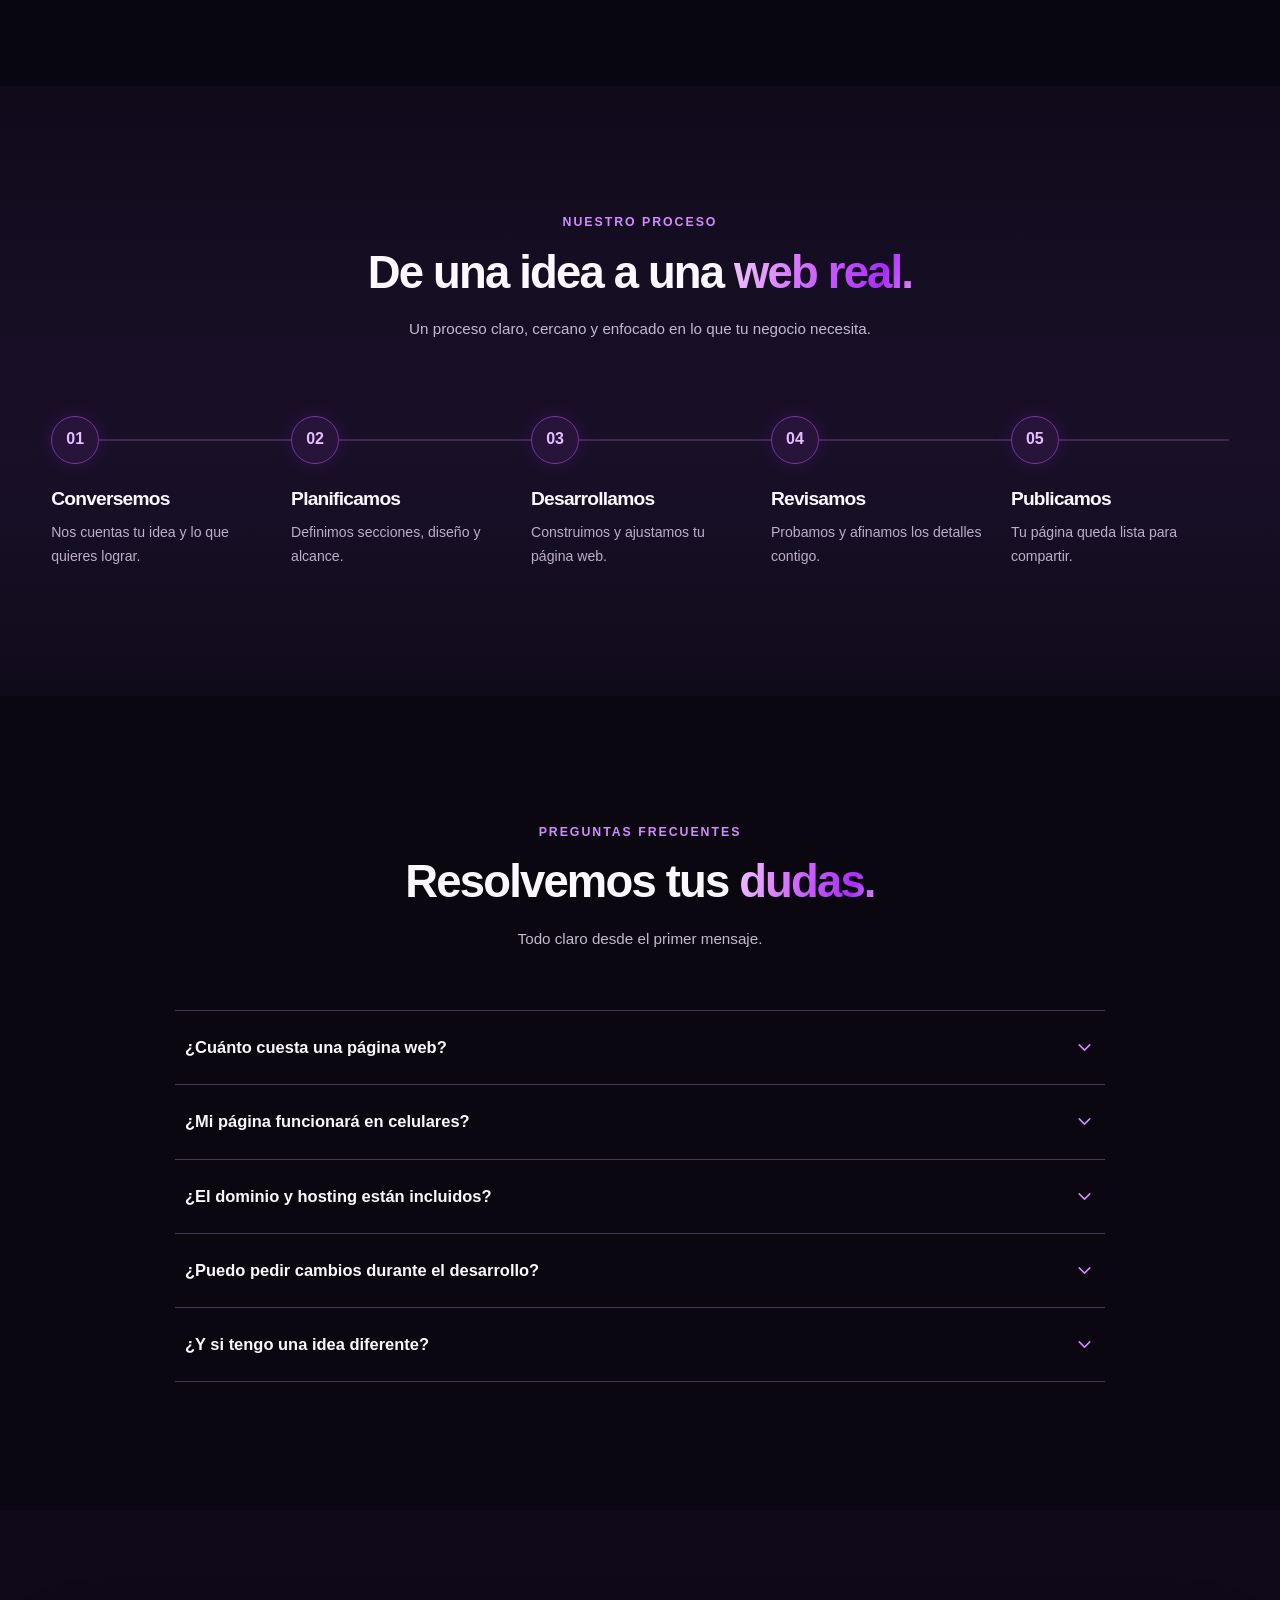
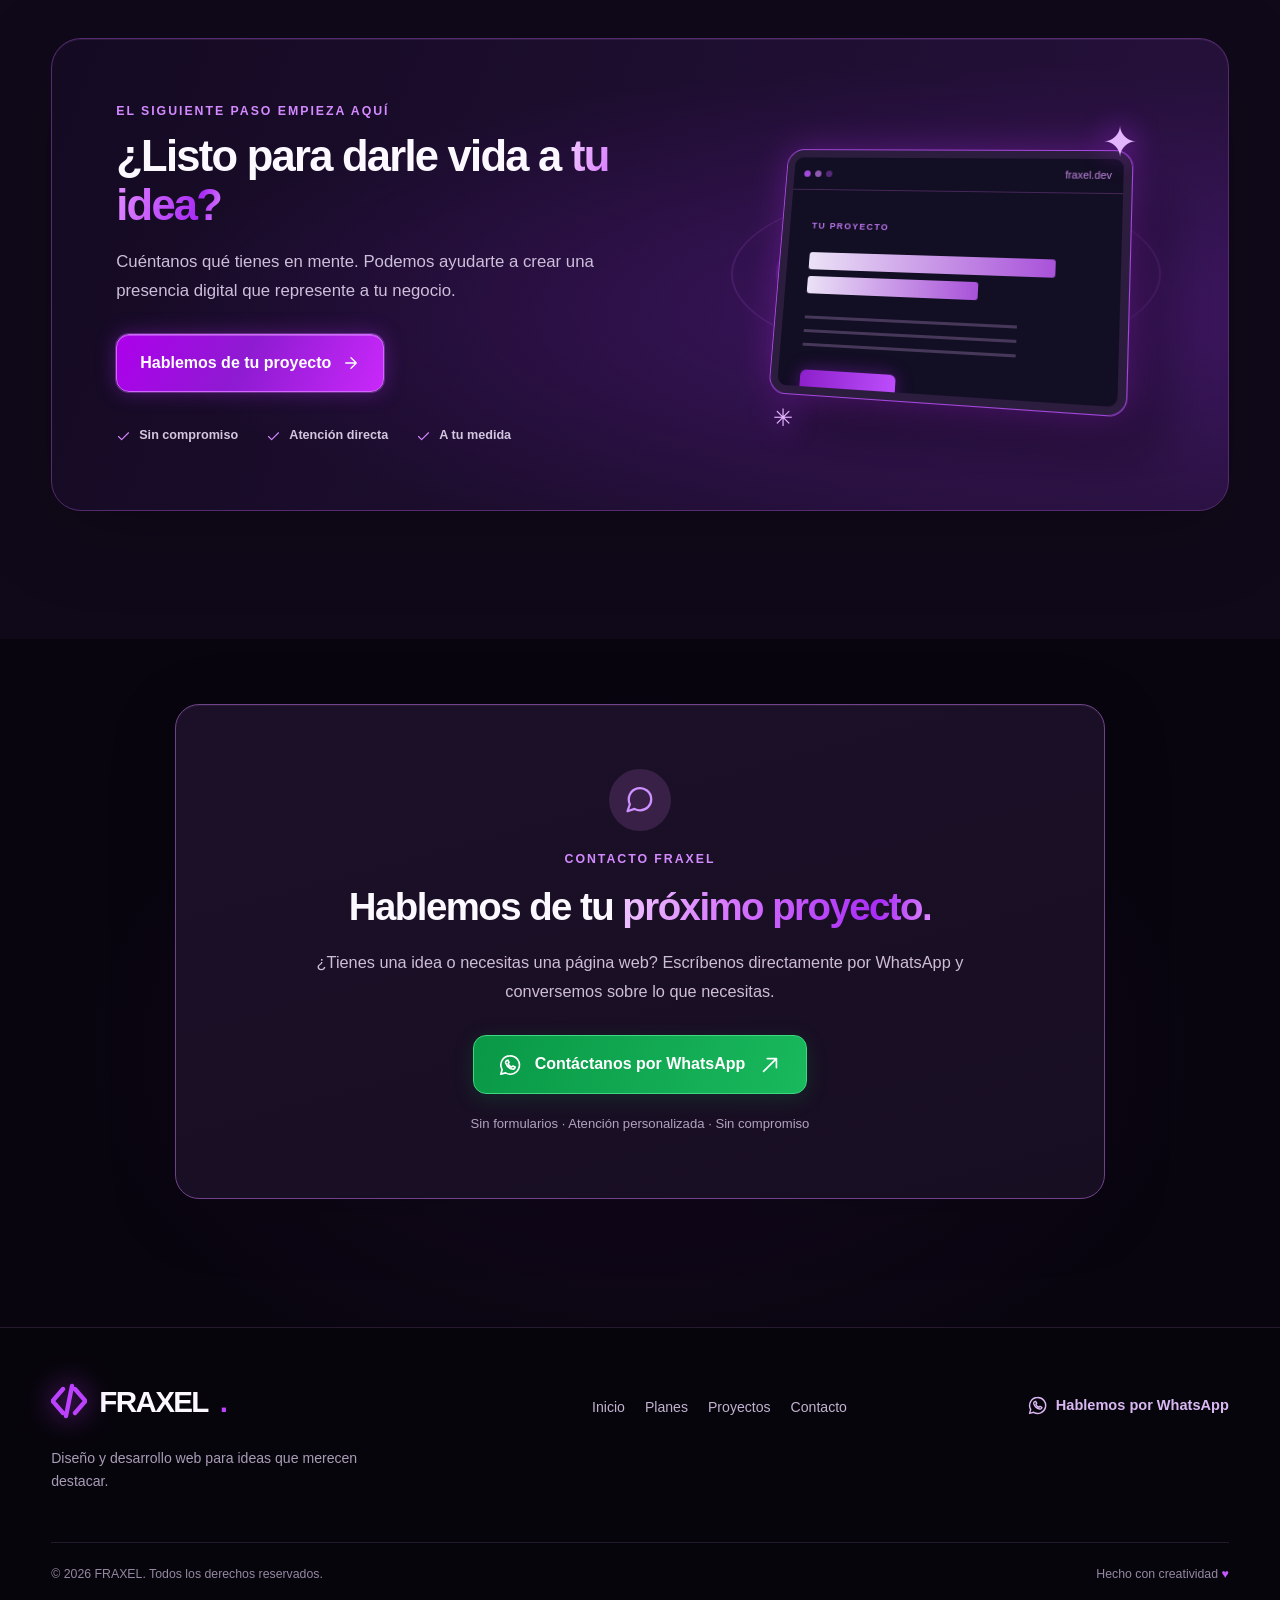
==== commit bdfef466: "Publicar diseño FRAXEL completo con imágenes y videos originales" ====
--- a/index.html
+++ b/index.html
@@ -307,4 +307,4 @@
     <a href="#contacto" aria-label="Contacto"><svg class="ico"><use href="#i-message"/></svg><span>Contacto</span></a>
   </nav>
 </body>
-</html>+</html>
--- a/css/styles.css
+++ b/css/styles.css
@@ -0,0 +1,411 @@
+/* FRAXEL — Web comercial v1.0 | CSS modular en un único archivo de despliegue.
+   Sin framework ni librerías de animación. Accesibilidad y adaptación desde móvil. */
+:root {
+  --bg:#09060f; --bg-deep:#050307; --matte:#140c1e; --matte-2:#1b1027;
+  --panel:#1c1228; --panel-soft:#20152d; --line:#3b2a4b;
+  --purple:#bd42ff; --purple-soft:#d48aff; --purple-dark:#7020aa;
+  --white:#fbf8ff; --muted:#c4b9d0; --muted-2:#a99ab9;
+  --green:#19b959; --green-dark:#087d3c;
+  --font-title:'Outfit','Arial',sans-serif; --font-body:'DM Sans','Segoe UI',sans-serif;
+  --ease:cubic-bezier(.19,1,.22,1); --radius:24px; --header:82px;
+}
+*,*::before,*::after {box-sizing:border-box}
+html {scroll-behavior:smooth;scroll-padding-top:calc(var(--header) + 16px)}
+body {margin:0;background:var(--bg);color:var(--white);font-family:var(--font-body);font-size:16px;line-height:1.55;min-width:320px;overflow-x:clip}
+body.menu-open {overflow:hidden}
+button,input,a,summary {-webkit-tap-highlight-color:transparent}
+button,a {touch-action:manipulation}
+a {color:inherit;text-decoration:none}
+button {font:inherit;cursor:pointer}
+img,video,svg {max-width:100%}
+img,video {display:block}
+svg {overflow:visible}
+:focus-visible {outline:2px solid #e6b1ff;outline-offset:4px}
+::selection {background:#852dc5;color:white}
+[hidden] {display:none!important}
+.icon-sprite {position:absolute;width:0;height:0;overflow:hidden;pointer-events:none}
+.ico {width:21px;height:21px;fill:none;stroke:currentColor;stroke-width:1.8;stroke-linecap:round;stroke-linejoin:round;flex:none}
+.container-wide {width:calc(100% - clamp(36px,8vw,144px));max-width:1740px;margin-inline:auto}
+.container-narrow {width:min(calc(100% - 40px),930px);margin-inline:auto}
+.section-pad {padding-block:clamp(88px,10vw,146px)}
+.section-dark {background:var(--bg)}
+.gradient-text {background:linear-gradient(105deg,#f1c8ff 0%,#d877ff 35%,#a92cf6 82%,#e08aff 100%);color:transparent;background-clip:text;-webkit-background-clip:text}
+.eyebrow {color:var(--purple-soft);font-size:.77rem;font-weight:800;letter-spacing:.16em;text-transform:uppercase;line-height:1.4}
+h1,h2,h3,p {margin-top:0}
+h1,h2,h3 {font-family:var(--font-title);letter-spacing:-.04em;line-height:1.12}
+h1 {font-weight:800;font-size:clamp(3.2rem,5.2vw,6rem)}
+h2 {font-weight:800;font-size:clamp(2.15rem,3.55vw,4.25rem)}
+h3 {font-weight:700;font-size:clamp(1.3rem,1.5vw,1.75rem)}
+.section-heading {max-width:850px;margin-bottom:clamp(36px,4.5vw,60px)}
+.section-heading.center {margin-inline:auto;text-align:center}
+.section-heading .eyebrow {margin-bottom:16px}
+.section-heading h2 {margin-bottom:18px}
+.section-heading p:last-child {font-size:clamp(.95rem,1.15vw,1.13rem);color:var(--muted);line-height:1.75;margin-bottom:0;max-width:640px;margin-inline:auto}
+.skip-link {position:fixed;top:-60px;left:12px;background:#faf4ff;color:#100b16;padding:12px 18px;z-index:300;border-radius:9px}
+.skip-link:focus {top:12px}
+/* Global navigation */
+.site-header {height:var(--header);position:sticky;top:0;z-index:100;background:rgba(14,8,24,.88);border-bottom:1px solid rgba(192,98,255,.13);backdrop-filter:blur(22px);-webkit-backdrop-filter:blur(22px)}
+.header-shell {display:flex;align-items:center;justify-content:space-between;gap:clamp(16px,2vw,35px);height:100%}
+.brand {display:inline-flex;align-items:center;gap:12px;font-family:var(--font-title);font-weight:800;font-size:clamp(1.65rem,2.1vw,2.15rem);letter-spacing:-.055em;white-space:nowrap;line-height:1}
+.brand-mark {color:var(--purple);filter:drop-shadow(0 0 14px rgba(194,56,255,.7));display:inline-flex}
+.brand-mark .ico {width:42px;height:42px;stroke-width:2.9}
+.brand-dot {color:var(--purple)}
+.main-nav {display:flex;align-items:center;justify-content:center;gap:clamp(15px,1.65vw,31px);flex:1}
+.nav-link {color:#d8cddd;font-size:.91rem;font-weight:600;position:relative;padding-block:30px;transition:color .22s}
+.nav-link::after {position:absolute;content:"";height:3px;bottom:18px;left:0;width:0;background:var(--purple);border-radius:3px;box-shadow:0 0 12px var(--purple);transition:width .26s var(--ease)}
+.nav-link:hover,.nav-link.active {color:white}
+.nav-link:hover::after,.nav-link.active::after {width:100%}
+.btn {min-height:48px;display:inline-flex;align-items:center;justify-content:center;gap:11px;border:1px solid transparent;border-radius:13px;padding:12px 22px;white-space:nowrap;font-weight:800;font-size:.93rem;transition:transform .26s,box-shadow .26s,background .26s,border-color .26s;color:#fff}
+.btn .ico {width:18px;height:18px}
+.btn:hover {transform:translateY(-3px)}
+.btn-primary {background:linear-gradient(115deg,#ad00ec,#8e1bd1 48%,#c928fa);border-color:#d267ff;box-shadow:0 0 0 1px rgba(213,119,255,.3),0 0 20px rgba(180,44,255,.35),inset 0 1px rgba(255,255,255,.25)}
+.btn-primary:hover {box-shadow:0 0 0 1px #d981ff,0 0 36px rgba(185,51,255,.65),0 8px 24px rgba(115,25,165,.4)}
+.btn-secondary {background:rgba(20,13,33,.74);border-color:#5b3a73;box-shadow:inset 0 1px rgba(255,255,255,.06)}
+.btn-secondary:hover {background:#281638;border-color:#b16cdd;box-shadow:0 0 20px rgba(147,65,221,.22)}
+.btn-large {min-height:58px;padding:16px 23px;font-size:1rem}
+.menu-toggle {display:none;border:1px solid #4d345f;background:#201329;color:#efe3f8;width:44px;height:44px;border-radius:12px;align-items:center;justify-content:center}
+.mobile-menu {position:absolute;top:100%;right:4vw;min-width:230px;width:min(320px,92vw);padding:12px;background:#1a1026;border:1px solid #4b2c64;border-radius:0 0 18px 18px;box-shadow:0 26px 50px rgba(0,0,0,.45)}
+.mobile-menu a {display:block;padding:13px 15px;border-radius:10px;font-weight:700}
+.mobile-menu a:hover,.mobile-menu a:focus-visible {background:#382148}
+/* Hero */
+.hero {position:relative;min-height:min(780px,calc(100svh - var(--header)));min-height:max(660px,calc(100svh - var(--header)));isolation:isolate;display:flex;align-items:center;overflow:hidden;background:linear-gradient(118deg,#0c0716 0%,#0a0613 48%,#210c31 100%)}
+.hero::before {content:"";position:absolute;inset:0;background:radial-gradient(ellipse 62% 67% at 86% 49%,rgba(159,32,242,.23),transparent 75%);z-index:-1}
+.hero-grid {position:absolute;inset:0;background-image:linear-gradient(rgba(255,255,255,.026) 1px,transparent 1px),linear-gradient(90deg,rgba(255,255,255,.026) 1px,transparent 1px);background-size:60px 60px;mask-image:linear-gradient(90deg,transparent 10%,black 90%);pointer-events:none;opacity:.4}
+.hero-orb {position:absolute;border-radius:50%;filter:blur(90px);pointer-events:none;z-index:-1}
+.hero-orb-one {right:0;top:16%;width:35vw;height:35vw;background:rgba(158,22,223,.17)}
+.hero-orb-two {left:-12%;bottom:-24%;width:34vw;height:24vw;background:rgba(103,16,184,.18)}
+.hero-inner {display:flex;align-items:center;min-height:inherit;position:relative;padding-block:100px 88px}
+.hero-copy {position:relative;z-index:2;max-width:min(49%,720px)}
+.pill-label {display:inline-flex;align-items:center;gap:11px;border:1px solid rgba(177,62,247,.32);background:rgba(96,40,134,.19);padding:10px 16px;border-radius:100px;margin-bottom:27px;letter-spacing:.13em;font-size:.72rem}
+.pulse-dot {width:7px;height:7px;border-radius:50%;background:#cf76ff;box-shadow:0 0 0 4px rgba(177,53,240,.13),0 0 13px #c73cf8}
+.mini-line {height:2px;width:26px;background:#ba4af5}
+.hero h1 {margin-bottom:24px;line-height:1.035;text-wrap:balance}
+.highlight-underline {position:relative;white-space:normal}
+.highlight-underline::after {position:absolute;content:"";left:8%;right:0;bottom:-12px;height:4px;border-radius:100%;background:linear-gradient(90deg,transparent,#bd3dfb,#8f2cff,transparent);transform:rotate(-2deg)}
+.hero .lead {font-size:clamp(1.04rem,1.4vw,1.35rem);color:#d1c5de;line-height:1.68;max-width:560px;margin:0 0 34px}
+.hero-actions {display:flex;gap:15px;flex-wrap:wrap;margin-bottom:51px}
+.hero-proofs {display:flex;flex-wrap:wrap;gap:clamp(16px,2vw,35px)}
+.proof {display:flex;gap:12px;align-items:center;color:#bdb0cb;font-size:.85rem;line-height:1.3}
+.proof strong {color:#f3ebf9;font-size:.91rem;font-weight:800}
+.proof-icon {display:grid;place-items:center;width:48px;height:48px;border-radius:50%;border:1px solid #7832ad;background:#28163c;color:#d588ff;box-shadow:inset 0 0 17px rgba(159,64,234,.1)}
+.hero-visual {position:absolute;z-index:1;right:calc(-1 * clamp(40px,5.8vw,90px));bottom:1.5%;width:clamp(650px,61vw,1100px);pointer-events:none;isolation:isolate}
+.hero-visual img {width:100%;height:auto;object-fit:contain;-webkit-mask-image:linear-gradient(90deg,transparent 0%,#000 19%,#000 95%);mask-image:linear-gradient(90deg,transparent 0%,#000 19%,#000 95%);filter:drop-shadow(0 0 45px rgba(119,26,168,.16))}
+.scroll-cue {position:absolute;left:50%;bottom:18px;transform:translateX(-50%);display:flex;align-items:center;gap:12px;color:#a996bd;font-size:.65rem;letter-spacing:.2em;font-weight:800;z-index:5;white-space:nowrap}
+.scroll-cue .ico {width:17px;height:17px;animation:float-down 2s ease-in-out infinite}
+@keyframes float-down {0%,100%{transform:translateY(-3px)}50%{transform:translateY(5px)}}
+/* Sobre mí: vídeo original, reproducción una sola vez */
+.about {background:#000;position:relative;isolation:isolate;overflow:hidden}
+.about-layout {min-height:680px;display:grid;grid-template-columns:1.04fr .96fr;align-items:center;position:relative;gap:clamp(20px,4vw,65px)}
+.about-media {width:100%;aspect-ratio:1.05/1;overflow:hidden;position:relative;background:#000;align-self:center;isolation:isolate}
+.about-poster,.about-video {position:absolute;inset:0;width:100%;height:100%}
+.about-poster img {width:100%;height:100%;object-fit:cover;object-position:20% center}
+.about-video {object-fit:cover;object-position:20% center;opacity:0;transition:opacity .35s}
+.about-video.is-playing {opacity:1}
+.about-video.is-finished {opacity:0}
+.about-copy {max-width:560px;position:relative;z-index:2;padding-block:95px}
+.about-copy h2 {font-size:clamp(2.7rem,4vw,4.5rem);margin-bottom:28px}
+.about-copy p:not(.eyebrow) {font-size:clamp(.98rem,1.17vw,1.13rem);line-height:1.84;color:#c5bdcb;margin-bottom:16px}
+.about-copy strong {color:#fff;font-weight:800}
+.about-copy .about-signature {color:#dba5fa!important;font-weight:800;margin-top:28px!important}
+.wave-mark {color:#b446fb;font-size:.6em;vertical-align:middle;display:inline-block;animation:twinkle 3.5s ease infinite}
+@keyframes twinkle {50%{transform:rotate(25deg) scale(1.1);opacity:.65}}
+/* section 3 matte purple */
+.section-matte {background:linear-gradient(180deg,#130b1d,#1b1028 60%,#120b1b);position:relative;overflow:hidden}
+.ambient-glow {position:absolute;pointer-events:none;width:450px;height:450px;background:radial-gradient(circle,rgba(130,35,190,.12),transparent 70%);filter:blur(15px)}
+.ambient-left {left:-150px;bottom:-100px}
+.benefits-grid {display:grid;grid-template-columns:repeat(4,minmax(0,1fr));gap:18px;position:relative}
+.led-card {position:relative;isolation:isolate;background:linear-gradient(160deg,#21142e,#1a1125);border:1px solid #4b355c;border-radius:22px;transition:transform .38s var(--ease),border-color .32s,box-shadow .38s,background .38s;overflow:hidden}
+.led-card::before {content:"";position:absolute;z-index:-1;inset:0;pointer-events:none;opacity:0;background:radial-gradient(380px circle at var(--spot-x,50%) var(--spot-y,0%),rgba(205,83,255,.24),transparent 55%);transition:opacity .36s}
+.led-card:hover,.led-card:focus-visible,.led-card:focus-within,.led-card.is-lit {transform:translateY(-6px);border-color:rgba(196,78,255,.9);box-shadow:0 0 0 1px rgba(193,67,255,.3),0 0 26px rgba(169,43,238,.24),0 18px 40px rgba(0,0,0,.23),inset 0 0 16px rgba(165,34,235,.1)}
+.led-card:hover::before,.led-card:focus-visible::before,.led-card:focus-within::before,.led-card.is-lit::before {opacity:1}
+.benefit-card {min-height:290px;padding:clamp(23px,2vw,34px);display:flex;flex-direction:column;align-items:flex-start}
+.led-icon {background:#392148;color:#c889f3;width:55px;height:55px;border-radius:16px;display:grid;place-items:center;transition:background .3s,color .3s,box-shadow .3s}
+.led-icon .ico {width:27px;height:27px}
+.led-card:hover .led-icon,.led-card:focus-within .led-icon,.led-card:focus-visible .led-icon,.led-card.is-lit .led-icon {background:#4d226d;color:#f3d3ff;box-shadow:0 0 18px rgba(186,64,247,.42),inset 0 0 18px rgba(215,117,255,.13)}
+.card-number {position:absolute;right:25px;top:30px;color:#8d709e;font-weight:800;font-size:.79rem}
+.benefit-card h3 {margin:36px 0 12px;font-size:1.45rem}
+.benefit-card p {color:#baafc5;font-size:.94rem;line-height:1.67;margin:0}
+.card-light {position:absolute;left:0;right:0;bottom:0;height:2px;opacity:0;background:linear-gradient(90deg,transparent,#d36aff,transparent);transition:opacity .3s}
+.led-card:hover .card-light,.led-card:focus-visible .card-light {opacity:1}
+.section-inline-cta {text-align:center;margin-top:40px}
+.link-arrow {display:inline-flex;align-items:center;gap:12px;color:#f2d3ff;font-weight:800;font-size:1rem;border-bottom:1px solid #963dba;padding-bottom:8px;transition:gap .2s,color .2s}
+.link-arrow:hover {color:#fff;gap:19px}
+/* Planes */
+.plans {background:radial-gradient(ellipse at 60% 0%,rgba(108,32,159,.16),transparent 54%),#0d0815}
+.plans-grid {display:grid;grid-template-columns:repeat(4,minmax(0,1fr));gap:16px;align-items:stretch}
+.plan-card {display:flex;flex-direction:column;padding:clamp(20px,1.8vw,31px);min-height:480px}
+.plan-top {display:flex;align-items:center;justify-content:space-between;margin-bottom:28px}
+.plan-index {color:#876c94;font-size:.72rem;font-weight:700;letter-spacing:.1em}
+.plan-card h3 {margin:0 0 12px;font-size:1.57rem}
+.plan-desc {font-size:.93rem;line-height:1.52;color:#c0b3c9;min-height:67px;margin-bottom:17px}
+.plan-price {color:#d38bfa;font-size:1rem;font-weight:800;margin:0 0 23px}
+.check-list {list-style:none;padding:21px 0 18px;margin:0 0 auto;border-top:1px solid #4a3455;display:grid;gap:18px}
+.check-list li {font-size:.85rem;color:#e3d8ec;position:relative;padding-left:24px;line-height:1.5}
+.check-list li::before {content:"✓";position:absolute;left:0;top:0;color:#d58fff;font-weight:900}
+.plan-button {min-height:48px;display:flex;justify-content:center;align-items:center;gap:8px;border-radius:12px;background:#392549;color:#f8eeff;font-size:.91rem;font-weight:800;transition:background .3s,box-shadow .3s,transform .3s;padding:12px 9px;margin-top:17px}
+.plan-button .ico {width:16px;height:16px}
+.plan-card:hover .plan-button,.plan-button:hover,.plan-button:focus-visible {background:#642c8c;box-shadow:0 0 16px rgba(145,58,214,.3)}
+.plan-featured {background:linear-gradient(155deg,#2b1439,#1e122b);border-color:#9a48ce}
+.plan-button-featured {background:linear-gradient(115deg,#8e2dd2,#a53adf);color:white}
+.plan-featured:hover .plan-button-featured,.plan-button-featured:hover {background:#b452f2}
+.plans-disclaimer {text-align:center;font-size:.82rem;color:#a99cb7;margin:26px auto 0;max-width:720px}
+.swipe-note {display:none;color:var(--purple-soft);font-size:.8rem;text-align:center;margin:-12px 0 17px;align-items:center;justify-content:center;gap:8px}
+.swipe-note .ico {width:16px;height:16px}
+/* Portfolio */
+.portfolio {background:radial-gradient(ellipse at 50% 0%,rgba(98,22,168,.14),transparent 62%),#080611}
+.portfolio-container {max-width:1310px}
+.portfolio-grid {display:grid;grid-template-columns:repeat(2,minmax(0,1fr));gap:24px}
+.portfolio-card {background:#21152e;border-radius:22px;overflow:hidden;}
+.portfolio-image {position:relative;aspect-ratio:1.75/1;overflow:hidden;background:#160c25}
+.portfolio-image img {width:100%;height:100%;object-fit:cover;transition:transform .7s var(--ease),filter .5s;filter:saturate(.89)}
+.portfolio-card:hover img {transform:scale(1.065);filter:saturate(1.12) brightness(1.08)}
+.portfolio-badge {position:absolute;top:18px;left:18px;font-size:.65rem;letter-spacing:.12em;font-weight:800;background:rgba(17,7,31,.78);border:1px solid rgba(208,135,255,.35);border-radius:50px;padding:8px 12px;color:#eacafa;backdrop-filter:blur(8px)}
+.portfolio-body {display:flex;justify-content:space-between;align-items:center;gap:16px;padding:24px 27px}
+.portfolio-body h3 {font-size:1.35rem;margin:0 0 6px}
+.portfolio-body p {color:#bcaecb;font-size:.88rem;margin:0}
+.soon-label {color:#cf85fc;font-weight:800;font-size:.81rem;white-space:nowrap;display:inline-flex;align-items:center;gap:6px}
+.soon-label .ico {width:15px;height:15px}
+.soon-link:hover {color:white;text-decoration:underline}
+/* Process */
+.process {background:linear-gradient(180deg,#110a1b,#191028 60%,#100b1b)}
+.steps {display:grid;grid-template-columns:repeat(5,minmax(0,1fr));gap:22px;position:relative;padding-top:15px}
+.steps::before {content:"";position:absolute;top:38px;left:0;right:0;height:2px;background:#3e2852}
+.steps-progress {position:absolute;z-index:1;top:37px;left:0;width:100%;height:3px;pointer-events:none;overflow:hidden}
+.steps-progress span {display:block;width:100%;height:100%;background:linear-gradient(90deg,#7830b2,#d36cff);box-shadow:0 0 12px #b340f5;transform:scaleX(0);transform-origin:left;transition:transform .12s linear}
+.step {position:relative;z-index:2}
+.step-number {width:48px;height:48px;display:grid;place-items:center;background:#271438;border:1px solid #7734a1;border-radius:50%;font-weight:900;font-family:var(--font-title);color:#e5bdff;box-shadow:0 0 18px rgba(137,37,198,.18);margin-bottom:24px}
+.step h3 {font-size:1.2rem;margin:0 0 12px}
+.step p {font-size:.88rem;color:#bdafc9;line-height:1.67;margin:0}
+/* FAQ */
+.faq {background:#0a0711}
+.faq-list {border-top:1px solid #483459}
+.faq-item {border-bottom:1px solid #483459;padding:0 5px}
+.faq-item summary {list-style:none;cursor:pointer;display:flex;justify-content:space-between;align-items:center;gap:20px;padding:25px 5px;font-size:1.03rem;font-weight:800;font-family:var(--font-title);line-height:1.4}
+.faq-item summary::-webkit-details-marker {display:none}
+.faq-item summary .ico {color:var(--purple-soft);transition:transform .3s}
+.faq-item[open] summary .ico {transform:rotate(180deg)}
+.faq-item[open] summary {color:#ebcaff}
+.faq-item p {padding:0 45px 27px 5px;margin:0;color:#c2b6cf;font-size:.95rem;line-height:1.8}
+/* Final pitch */
+.final-pitch {background:#10091a}
+.pitch-inner {min-height:435px;border:1px solid #542b6e;box-shadow:0 20px 80px rgba(0,0,0,.25),inset 0 1px rgba(226,168,255,.1);background:radial-gradient(ellipse at 80% 58%,rgba(126,34,200,.29),transparent 64%),linear-gradient(110deg,#140a22,#27113d);border-radius:30px;padding:clamp(34px,5vw,75px);position:relative;overflow:hidden;display:grid;grid-template-columns:1.15fr .85fr;align-items:center;gap:25px}
+.pitch-copy {position:relative;z-index:2}
+.pitch-copy h2 {font-size:clamp(2.1rem,3.4vw,4.2rem);max-width:700px;margin:12px 0 18px}
+.pitch-copy p:not(.eyebrow) {color:#cdbfda;max-width:530px;font-size:1.05rem;line-height:1.72;margin-bottom:28px}
+.pitch-highlights {display:flex;gap:clamp(14px,2.2vw,33px);flex-wrap:wrap;margin-top:34px}
+.pitch-highlights span {display:inline-flex;align-items:center;gap:8px;font-size:.79rem;color:#d3c6de;font-weight:700}
+.pitch-highlights .ico {width:15px;height:15px;color:#d387ff}
+.pitch-art {min-height:330px;position:relative;display:grid;place-items:center}
+.pitch-orbit {position:absolute;width:340px;height:340px;border:2px solid rgba(174,48,246,.26);border-radius:50%;transform:rotateX(65deg) rotate(-25deg);filter:drop-shadow(0 0 17px rgba(204,59,255,.36))}
+.pitch-orbit-2 {width:430px;height:430px;transform:rotateX(66deg) rotate(12deg);border-color:rgba(202,99,255,.14)}
+.pitch-device {position:relative;width:min(355px,95%);height:255px;border:8px solid #2c1c3e;border-radius:17px;transform:perspective(700px) rotateY(-10deg) rotateX(7deg) rotateZ(2deg);background:#120e23;box-shadow:0 0 0 1px #a649e0,0 0 36px rgba(181,42,238,.34),28px 34px 55px rgba(0,0,0,.4);overflow:hidden}
+.pitch-device-top {height:35px;border-bottom:1px solid #452759;display:flex;gap:5px;align-items:center;padding:0 11px}
+.pitch-device-top span {width:7px;height:7px;border-radius:50%;background:#a44bdd}.pitch-device-top span:nth-child(2){background:#c57af0;opacity:.7}.pitch-device-top span:nth-child(3){opacity:.45}
+.pitch-device-top i {margin-left:auto;color:#c28ae0;font-size:.65rem;font-style:normal}
+.pitch-device-body {padding:24px}
+.fake-tag {font-size:.58rem;color:#bb75ed;letter-spacing:.16em;font-weight:800}
+.fake-title {height:18px;width:87%;background:linear-gradient(90deg,#ebe2f6,#a952d9);border-radius:3px;margin-top:17px}
+.fake-title.short {width:61%;margin-top:7px}
+.fake-lines {margin-top:23px;height:36px;width:75%;background:repeating-linear-gradient(to bottom,rgba(188,150,213,.31) 0 3px,transparent 3px 14px)}
+.fake-button {margin-top:19px;width:100px;height:25px;background:linear-gradient(90deg,#8c20ca,#bd4dfc);border-radius:6px;box-shadow:0 0 18px #9622d672}
+.pitch-spark {position:absolute;color:#e4b5ff;font-size:2.7rem;text-shadow:0 0 30px #b82aff}.pitch-spark-one {top:0;right:6%}.pitch-spark-two {bottom:1%;left:10%;font-size:1.5rem}
+/* Contact */
+.contact {background:radial-gradient(ellipse at 50% 60%,rgba(103,24,147,.14),transparent 65%),#08050e;padding-top:65px}
+.contact-box {display:flex;flex-direction:column;align-items:center;text-align:center;padding:clamp(35px,5vw,65px);background:linear-gradient(165deg,#1b1028,#180e22);border:1px solid #70428c;border-radius:24px;box-shadow:inset 0 1px rgba(255,255,255,.05),0 14px 70px rgba(0,0,0,.15)}
+.contact-icon {width:62px;height:62px;background:#382046;display:grid;place-items:center;border-radius:50%;margin-bottom:20px;color:#cf91ff}
+.contact-icon .ico {width:30px;height:30px}
+.contact-box .eyebrow {margin:0 0 17px}
+.contact-box h2 {font-size:clamp(2rem,3vw,3.2rem);margin:0 0 20px}
+.contact-box>p:not(.eyebrow) {color:#cdbed6;max-width:660px;font-size:1.02rem;line-height:1.75;margin:0 0 30px}
+.btn-whatsapp {display:inline-flex;align-items:center;justify-content:center;gap:14px;padding:16px 25px;background:linear-gradient(115deg,#099846,#19b95d);border:1px solid #3dd881;border-radius:13px;font-weight:800;color:white;box-shadow:0 5px 20px rgba(15,144,70,.21);transition:transform .3s,box-shadow .3s,filter .3s;min-height:57px}
+.btn-whatsapp .ico {width:22px;height:22px}
+.btn-whatsapp:hover,.btn-whatsapp:focus-visible {transform:translateY(-4px);box-shadow:0 0 0 3px rgba(50,235,135,.16),0 0 28px rgba(34,220,113,.55),0 10px 28px rgba(12,122,52,.4);filter:brightness(1.07)}
+.contact-note {display:block;color:#b2a2bf;font-size:.82rem;margin-top:20px}
+/* Footer */
+.site-footer {border-top:1px solid #261a31;background:#07050c;padding-top:55px}
+.footer-upper {display:flex;align-items:flex-start;justify-content:space-between;gap:40px;padding-bottom:48px}
+.footer-brand {max-width:360px}
+.footer-brand .brand {font-size:1.85rem}
+.footer-brand .brand-mark .ico {width:36px;height:36px}
+.footer-brand p {font-size:.88rem;color:#a99cb7;line-height:1.65;margin:20px 0 0}
+.footer-nav {display:flex;gap:20px;flex-wrap:wrap;padding-top:14px}
+.footer-nav a {font-size:.88rem;color:#c1b2cf;transition:color .22s}
+.footer-nav a:hover {color:#dfadff}
+.footer-contact {display:inline-flex;gap:9px;align-items:center;color:#d9b7f2;font-size:.91rem;padding-top:11px;font-weight:800}
+.footer-contact .ico {width:19px;height:19px}
+.footer-contact:hover {color:#fff}
+.footer-bottom {padding:22px 0;border-top:1px solid #24172e;display:flex;justify-content:space-between;gap:15px;flex-wrap:wrap;font-size:.77rem;color:#9587a2}
+.footer-heart {color:#c557ff}
+/* Sticky whatsapp */
+.floating-whatsapp {position:fixed;z-index:90;right:clamp(17px,2.3vw,36px);bottom:clamp(17px,2.5vw,34px);display:grid;place-items:center;width:64px;height:64px;border:1px solid #54df89;border-radius:50%;background:linear-gradient(145deg,#27cb6e,#079746);color:#fff;box-shadow:0 0 0 8px rgba(52,209,118,.11),0 6px 24px rgba(10,185,91,.4),inset 0 1px rgba(255,255,255,.2);transition:transform .25s,box-shadow .25s}
+.floating-whatsapp::before {content:"";position:absolute;inset:-10px;border:1px solid rgba(34,214,118,.32);border-radius:50%;animation:whatsapp-pulse 3.5s ease-out infinite;pointer-events:none}
+.floating-whatsapp .ico {width:34px;height:34px;stroke-width:1.6}
+.floating-whatsapp:hover,.floating-whatsapp:focus-visible {transform:scale(1.1);box-shadow:0 0 0 10px rgba(52,209,118,.18),0 0 35px rgba(15,236,110,.68)}
+.floating-tooltip {position:absolute;right:calc(100% + 13px);background:#17291d;border:1px solid #2e9c57;padding:9px 13px;border-radius:9px;font-weight:700;font-size:.8rem;white-space:nowrap;opacity:0;transform:translateX(9px);transition:opacity .22s,transform .22s;pointer-events:none}
+.floating-whatsapp:hover .floating-tooltip,.floating-whatsapp:focus-visible .floating-tooltip {opacity:1;transform:translateX(0)}
+@keyframes whatsapp-pulse {0%,100%{transform:scale(.92);opacity:.65}65%{transform:scale(1.14);opacity:0}}
+/* Mobile bottom dock */
+.bottom-nav {display:none}
+/* Reveal: default visible if JS is missing */
+.motion-ready .reveal:not(.is-visible) {opacity:0;transform:translateY(36px) scale(.98)}
+.motion-ready .reveal {transition:opacity .83s var(--ease),transform .83s var(--ease);transition-delay:var(--reveal-delay,0s)}
+.reveal.is-visible {opacity:1;transform:none}
+/* Laptop & zoom: all grids reflow rather than forcing fixed widths */
+@media (max-width:1430px){
+  .hero-copy {max-width:51%}
+  .hero-visual {width:clamp(610px,59vw,900px);bottom:8%}
+  .proof {font-size:.79rem}
+}
+@media (max-width:1190px){
+  :root {--header:74px}
+  .container-wide {width:calc(100% - clamp(32px,6vw,74px))}
+  .main-nav {gap:14px}
+  .nav-link {font-size:.83rem}
+  .header-cta {padding-inline:15px;font-size:.82rem}
+  .header-cta .ico {display:none}
+  .brand {font-size:1.75rem}
+  .brand-mark .ico {width:35px;height:35px}
+  .benefits-grid {grid-template-columns:repeat(2,minmax(0,1fr))}
+  .benefit-card {min-height:250px}
+  .benefit-card h3 {margin-top:28px}
+  .plans-grid {display:flex;overflow-x:auto;scroll-snap-type:x mandatory;scrollbar-color:#693d86 transparent;padding:6px 4px 22px;margin-inline:-4px;gap:16px}
+  .plan-card {flex:0 0 clamp(265px,30vw,310px);scroll-snap-align:start;min-height:470px}
+  .swipe-note {display:flex}
+}
+@media (max-width:990px){
+  .main-nav {display:none}
+  .menu-toggle {display:inline-flex}
+  .header-cta {margin-left:auto}
+  .hero {min-height:0}
+  .hero-inner {padding-block:92px 90px;min-height:660px}
+  .hero-copy {max-width:58%}
+  .hero h1 {font-size:clamp(3rem,5.9vw,4.7rem)}
+  .hero-visual {right:-15%;width:70%;bottom:12%;opacity:.79}
+  .hero .lead {font-size:1rem}
+  .about-layout {min-height:560px;grid-template-columns:1fr 1fr;gap:4px}
+  .about-copy {padding:65px 0}
+  .about-copy h2 {font-size:clamp(2.2rem,4.2vw,3.1rem)}
+  .about-copy p:not(.eyebrow) {font-size:.93rem;line-height:1.7}
+  .steps {gap:12px}
+  .step h3 {font-size:1rem}
+  .step p {font-size:.8rem}
+  .footer-upper {gap:20px;flex-wrap:wrap}
+}
+@media (max-width:760px){
+  :root {--header:66px}
+  .container-wide {width:calc(100% - 36px)}
+  .section-pad {padding-block:77px}
+  h2 {font-size:clamp(2rem,7vw,3.25rem)}
+  .section-heading p:last-child {font-size:.95rem}
+  .site-header {border-bottom-color:#382448}
+  .brand {font-size:1.6rem;gap:8px}
+  .brand-mark .ico {width:32px;height:32px}
+  .header-cta {padding:10px 13px;font-size:.78rem;min-height:39px;border-radius:9px}
+  .hero-inner {display:flex;flex-direction:column;align-items:stretch;padding:65px 0 66px;min-height:0}
+  .hero-copy {max-width:100%;width:100%}
+  .hero h1 {font-size:clamp(2.8rem,8.3vw,4.7rem);max-width:620px;line-height:1.06}
+  .hero .lead {font-size:1rem;max-width:580px}
+  .pill-label {font-size:.65rem;margin-bottom:23px}
+  .hero-actions {margin-bottom:29px;gap:11px}
+  .hero-actions .btn {font-size:.86rem;min-height:52px;padding-inline:14px}
+  .hero-proofs {gap:13px;justify-content:flex-start}
+  .proof {font-size:.72rem;gap:7px}
+  .proof strong {font-size:.74rem}
+  .proof-icon {width:36px;height:36px}
+  .proof-icon .ico {width:19px;height:19px}
+  .hero-visual {position:relative;right:auto;bottom:auto;width:calc(100% + 38px);margin:0 -19px -15px;opacity:1;align-self:center}
+  .hero-visual img {-webkit-mask-image:linear-gradient(180deg,#000 0%,#000 82%,transparent 100%);mask-image:linear-gradient(180deg,#000 0%,#000 82%,transparent 100%)}
+  .scroll-cue {display:none}
+  .about-layout {display:flex;flex-direction:column;min-height:0;padding-block:55px 75px;gap:12px}
+  .about-media {width:min(100%,440px);aspect-ratio:1/1;align-self:center}
+  .about-poster img,.about-video {object-fit:cover;object-position:center}
+  .about-copy {padding:0;width:100%;max-width:590px;text-align:center}
+  .about-copy h2 {font-size:clamp(2.5rem,7vw,3.25rem);margin-bottom:18px}
+  .about-copy p:not(.eyebrow) {font-size:.97rem}
+  .benefits-grid {gap:13px}
+  .benefit-card {padding:23px;min-height:240px}
+  .benefit-card h3 {font-size:1.22rem;margin-top:25px}
+  .benefit-card p {font-size:.87rem}
+  .portfolio-grid {gap:13px}
+  .portfolio-body {display:block;padding:19px}
+  .portfolio-body h3 {font-size:1.16rem}
+  .portfolio-body p {font-size:.82rem}
+  .soon-label {margin-top:10px;font-size:.76rem}
+  .portfolio-badge {top:10px;left:10px;font-size:.56rem;padding:6px 9px}
+  .steps {grid-template-columns:1fr;gap:20px;padding:0;margin-left:16px}
+  .steps::before {left:23px;top:0;bottom:0;right:auto;width:2px;height:auto}
+  .steps-progress {left:22px;top:0;bottom:0;width:3px;height:100%}
+  .steps-progress span {transform:scaleY(0);transform-origin:top}
+  .step {padding-left:77px;min-height:76px}
+  .step-number {position:absolute;left:0;top:0;margin:0}
+  .step h3 {font-size:1.13rem;margin:4px 0 7px}
+  .step p {font-size:.89rem}
+  .pitch-inner {grid-template-columns:1fr;gap:0;text-align:left;padding:32px;min-height:0}
+  .pitch-copy h2 {font-size:clamp(2.3rem,7vw,3.4rem)}
+  .pitch-art {min-height:220px;transform:scale(.86);margin-block:-20px}
+  .pitch-device {height:225px}
+  .pitch-highlights {margin-top:23px}
+  .contact {padding-top:40px;padding-bottom:90px}
+  .site-footer {padding-bottom:88px}
+  .floating-whatsapp {width:57px;height:57px;bottom:calc(84px + env(safe-area-inset-bottom));right:18px}
+  .floating-whatsapp .ico {width:31px;height:31px}
+  .bottom-nav {display:flex;position:fixed;z-index:95;bottom:0;left:0;right:0;justify-content:space-around;align-items:center;min-height:68px;padding:7px 7px calc(7px + env(safe-area-inset-bottom));background:rgba(19,10,29,.94);border-top:1px solid #65417c;box-shadow:0 -10px 36px rgba(0,0,0,.45);backdrop-filter:blur(22px);-webkit-backdrop-filter:blur(22px)}
+  .bottom-nav a {display:flex;align-items:center;flex-direction:column;gap:2px;justify-content:center;color:#b6a3c4;font-weight:700;font-size:.63rem;min-width:58px;padding:5px 2px;border-radius:13px;transition:color .2s,background .2s,transform .2s}
+  .bottom-nav .ico {width:22px;height:22px}
+  .bottom-nav a.is-current {background:#422058;color:#f1d5ff;transform:translateY(-5px);box-shadow:0 0 12px rgba(182,58,248,.22)}
+  .footer-upper {flex-direction:column;gap:22px}
+  .footer-nav {padding:0}
+  .footer-bottom {padding-bottom:23px}
+}
+@media (max-width:510px){
+  .container-wide {width:calc(100% - 30px)}
+  .brand {font-size:1.45rem}
+  .header-cta {font-size:.73rem;padding-inline:11px}
+  .menu-toggle {height:38px;width:38px}
+  .hero-inner {padding-top:49px}
+  .hero h1 {font-size:clamp(2.7rem,11vw,3.5rem)}
+  .hero-actions {gap:10px}
+  .hero-actions .btn {font-size:.78rem;gap:7px;min-height:48px}
+  .hero-proofs {justify-content:space-between;gap:4px}
+  .proof {flex-direction:column;align-items:center;text-align:center;gap:6px;font-size:.69rem}
+  .proof strong {font-size:.69rem}
+  .hero-visual {margin-top:14px}
+  .about-layout {padding-block:35px 66px}
+  .about-media {width:calc(100% + 24px);margin-inline:-12px}
+  .about-copy h2 {font-size:2.65rem}
+  .section-heading h2 {text-wrap:balance}
+  .benefits-grid {grid-template-columns:1fr}
+  .benefit-card {min-height:190px}
+  .benefit-card h3 {margin-top:20px}
+  .plans-grid {scroll-padding-inline:5px}
+  .plan-card {flex-basis:min(82vw,310px);min-height:465px}
+  .portfolio-grid {grid-template-columns:1fr;gap:17px}
+  .portfolio-image {aspect-ratio:1.75/1}
+  .portfolio-body {display:flex;align-items:center}
+  .pitch-inner {padding:27px 22px}
+  .pitch-art {transform:scale(.74);margin:-40px}
+  .pitch-highlights {gap:10px}
+  .pitch-highlights span {font-size:.72rem}
+  .faq-item summary {font-size:.98rem;padding:22px 5px}
+  .faq-item p {padding-right:13px}
+  .contact-box {padding:32px 20px}
+  .btn-whatsapp {font-size:.83rem;padding:13px 15px;gap:7px}
+  .btn-whatsapp .ico {width:20px;height:20px}
+  .contact-note {font-size:.72rem}
+}
+@media (max-width:365px){
+  .brand-mark .ico {width:27px;height:27px}
+  .header-cta {display:none}
+  .btn-large {width:100%}
+  .hero-actions {flex-direction:column}
+  .pill-label {font-size:.59rem;gap:8px}
+  .pill-label .mini-line {display:none}
+  .portfolio-body {display:block}
+  .bottom-nav a {min-width:0;flex:1;font-size:.57rem}
+}
+@media (prefers-reduced-motion:reduce){
+  html {scroll-behavior:auto}
+  *,*::before,*::after {animation-duration:.01ms!important;animation-iteration-count:1!important;transition-duration:.01ms!important}
+  .motion-ready .reveal:not(.is-visible) {opacity:1;transform:none}
+  .steps-progress span {transform:scale(1)}
+}
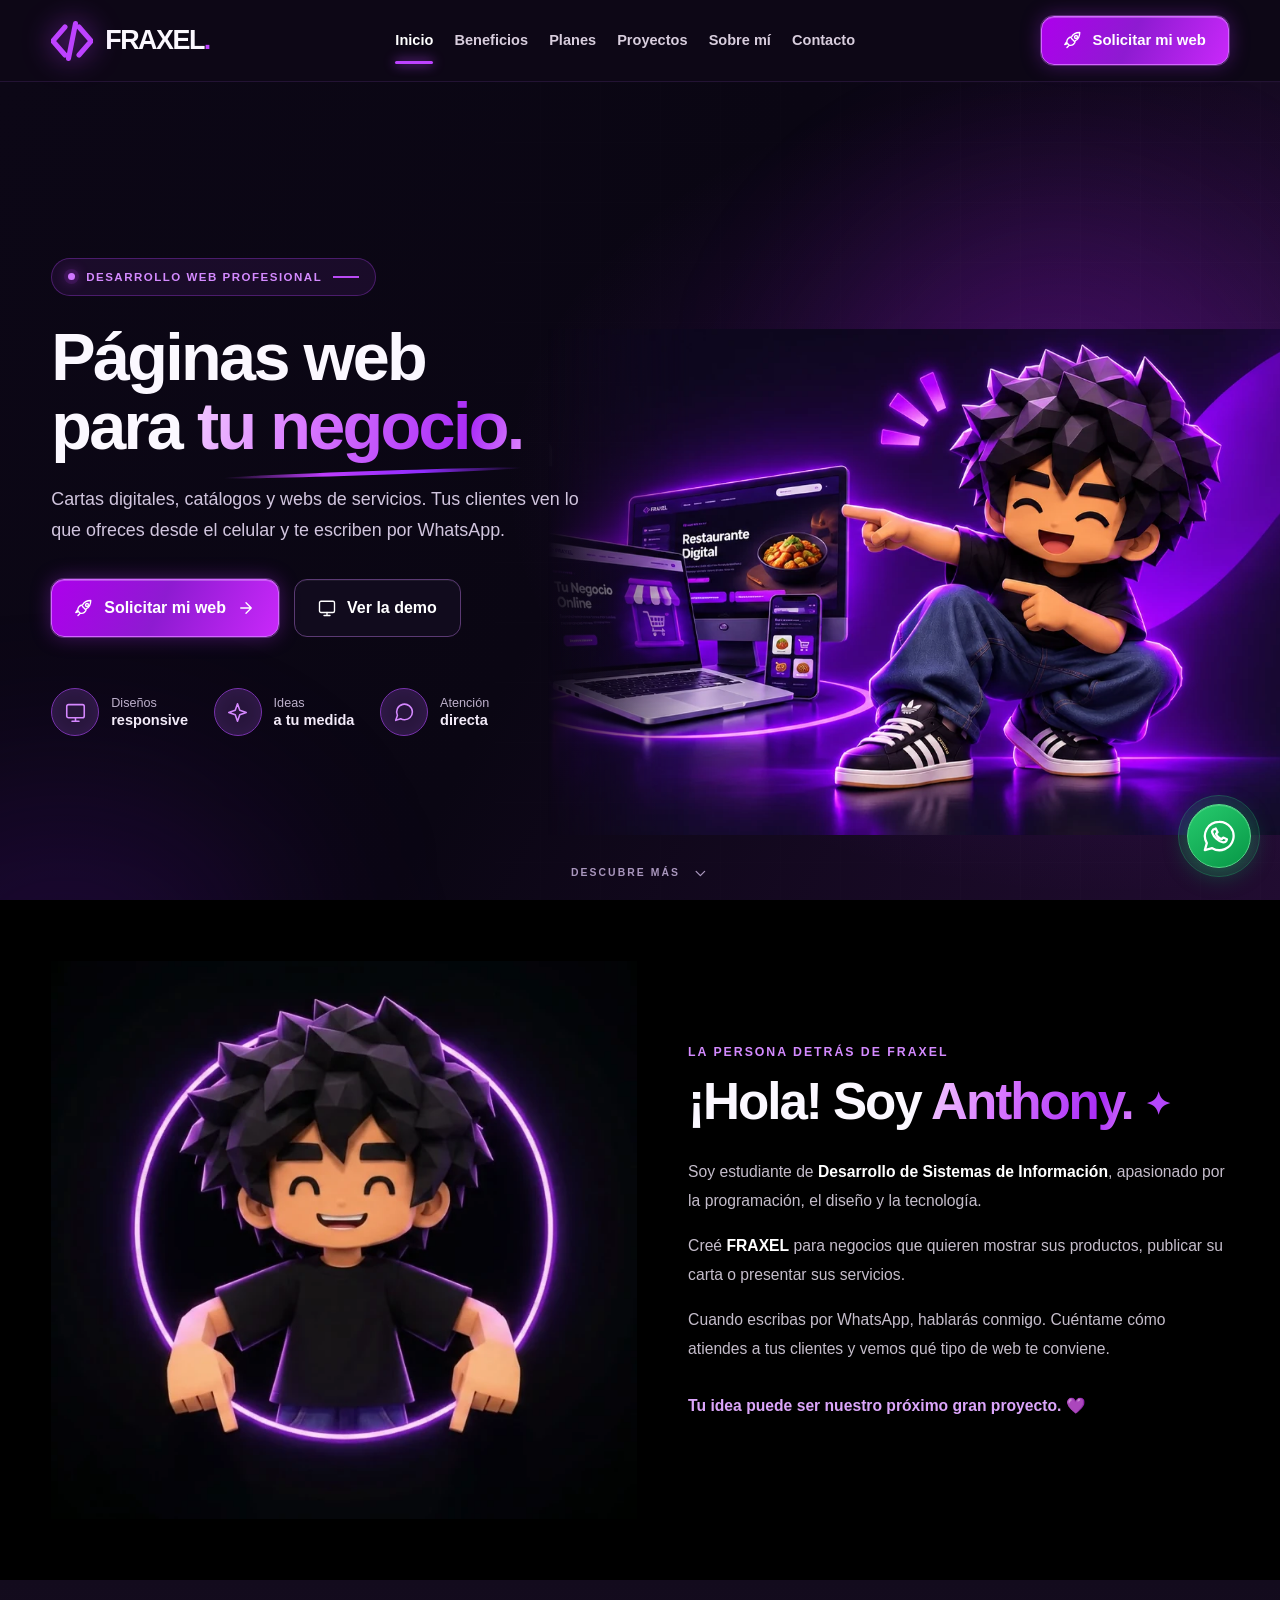
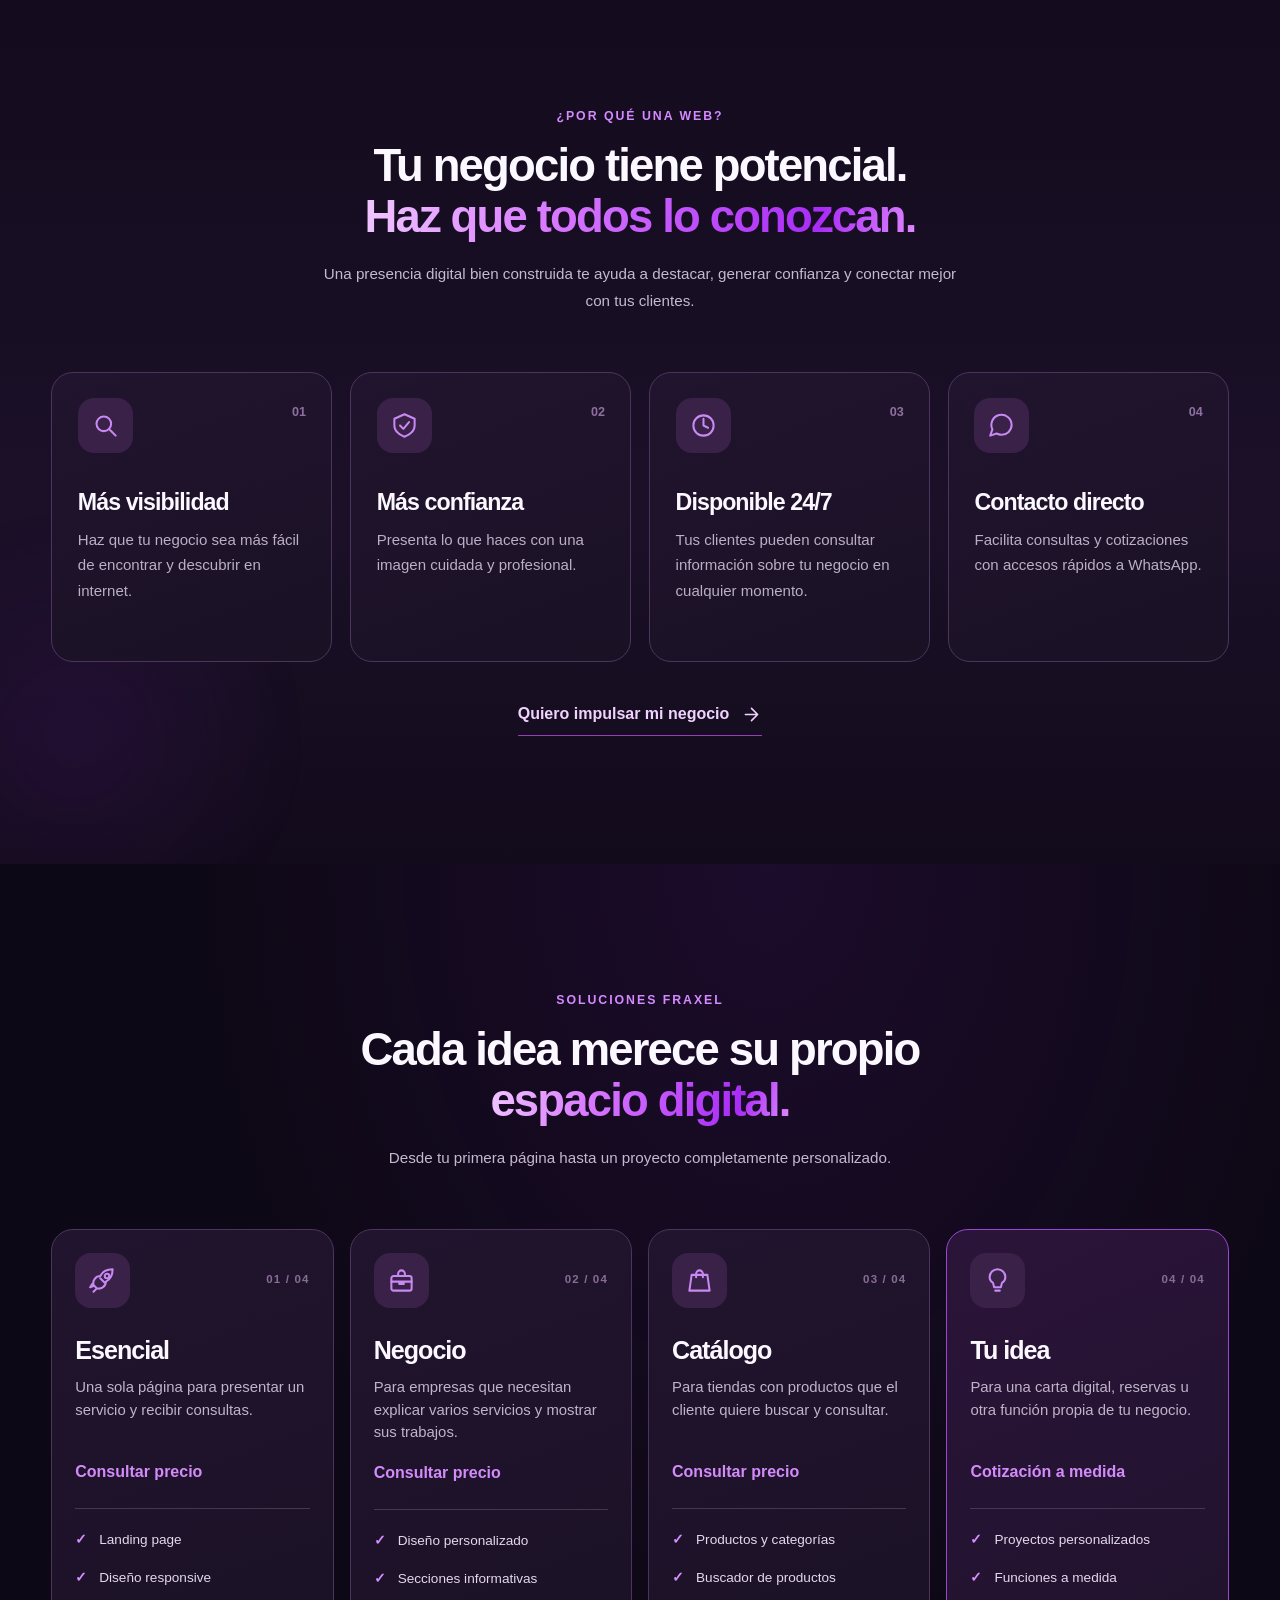
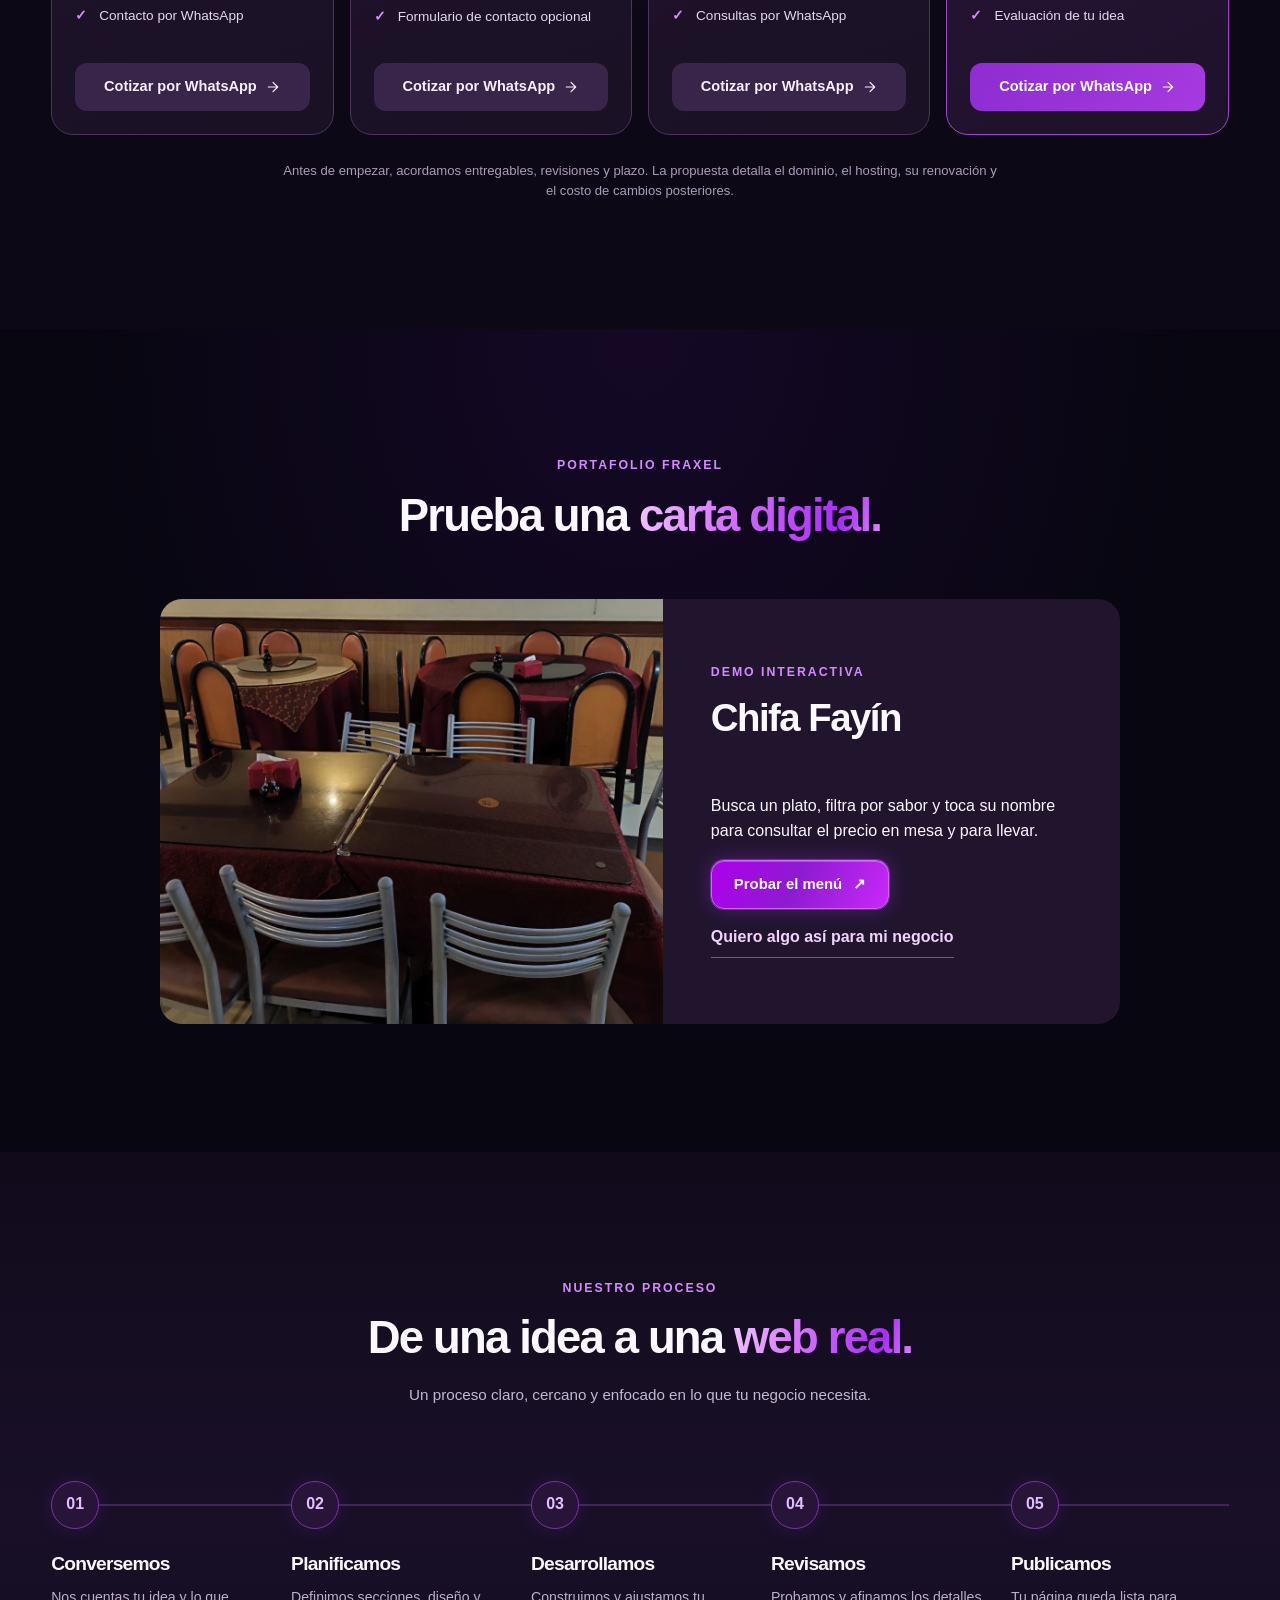
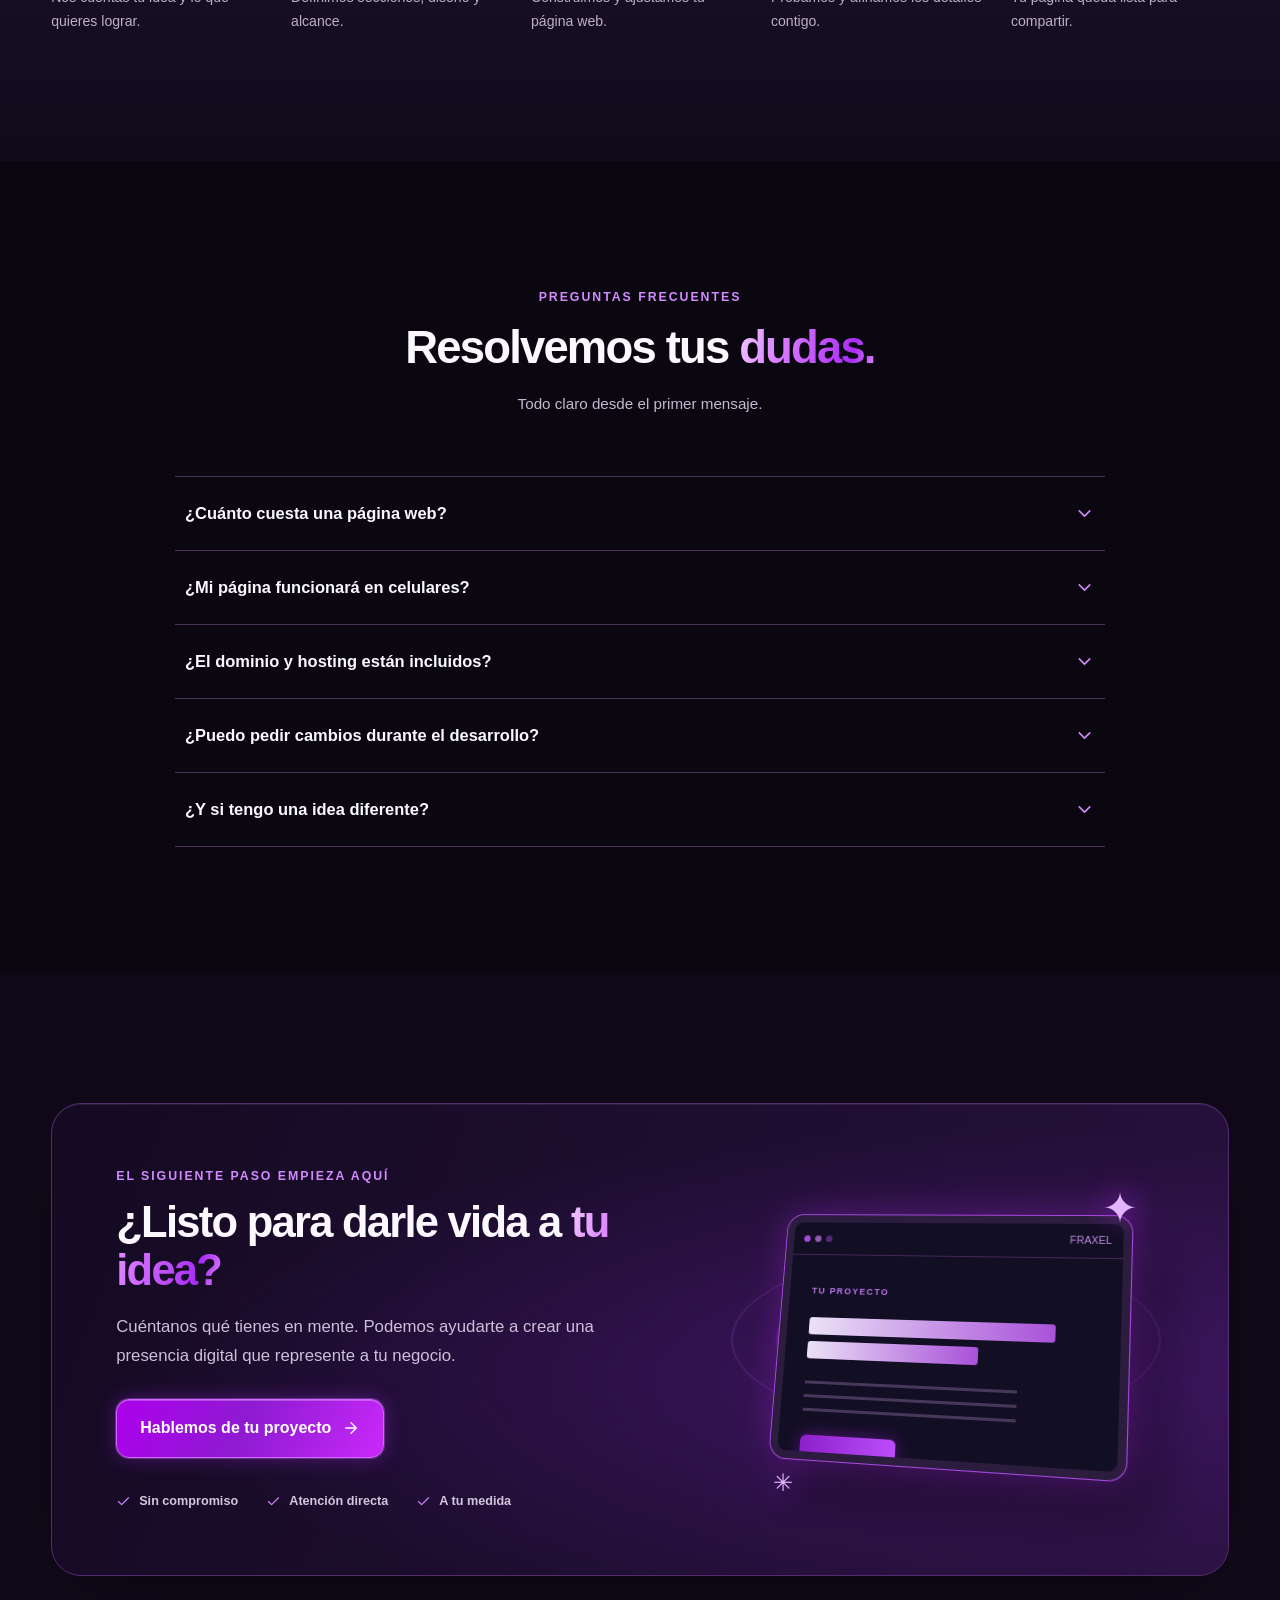
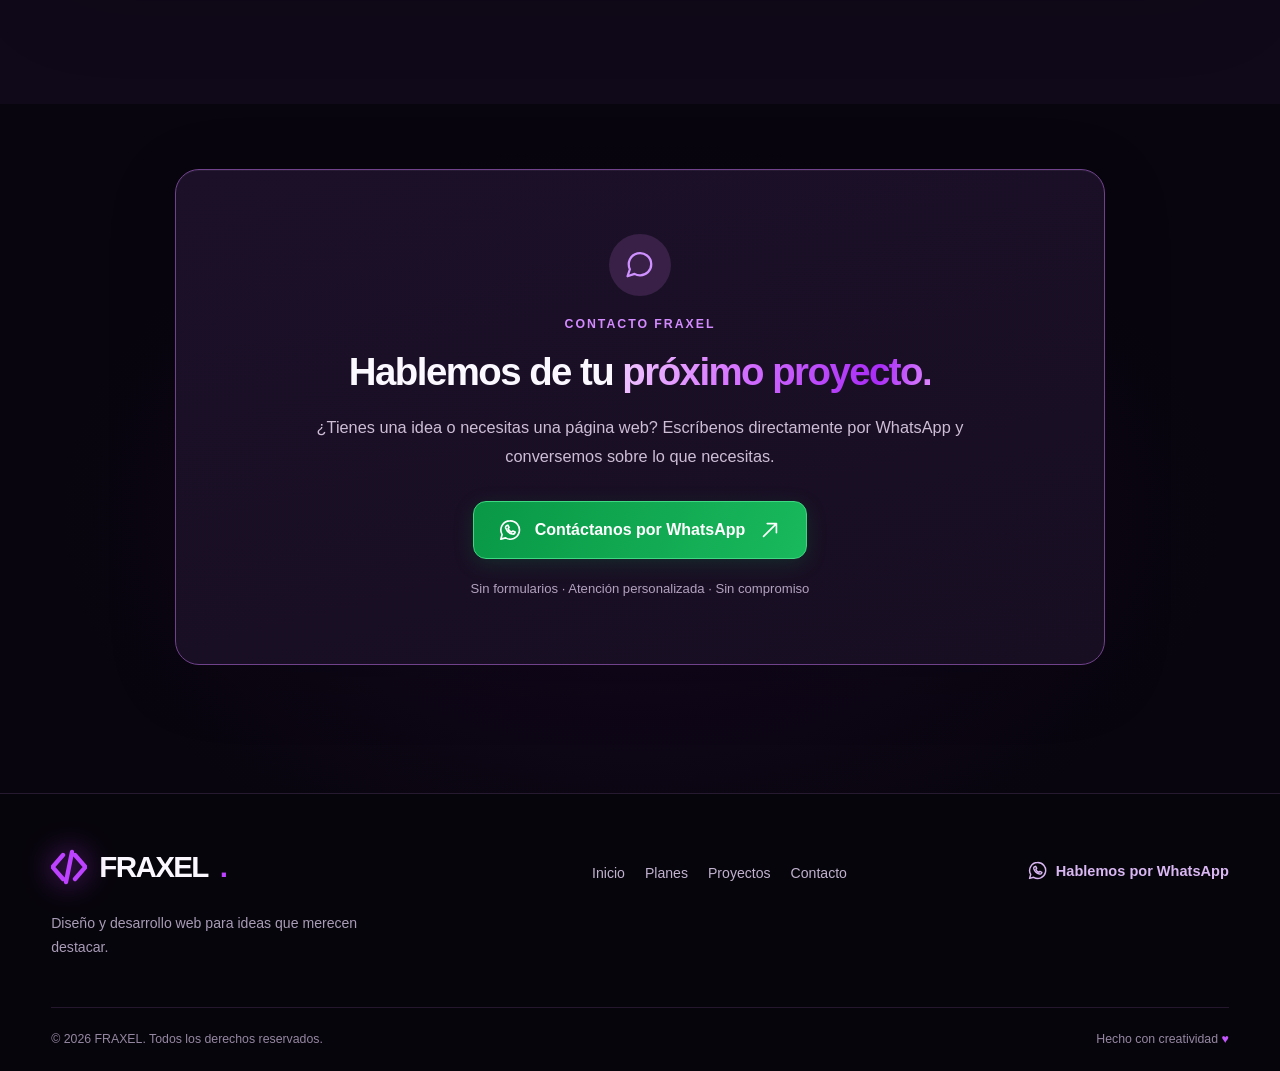
==== commit 8b0d766c: "Integrar la demo de Chifa Fayín y cotización directa en FRAXEL" ====
--- a/index.html
+++ b/index.html
@@ -6,10 +6,13 @@
   <meta name="theme-color" content="#0b0713">
   <meta name="description" content="FRAXEL crea páginas web modernas, catálogos digitales y soluciones web a medida para negocios y emprendimientos. Conversemos por WhatsApp.">
   <meta name="color-scheme" content="dark">
+  <link rel="canonical" href="https://anthony156un.github.io/FRAXEL/">
+  <meta property="og:url" content="https://anthony156un.github.io/FRAXEL/">
+  <meta property="og:image:alt" content="Anthony presenta los servicios web de FRAXEL">
   <meta property="og:type" content="website">
-  <meta property="og:title" content="FRAXEL — Tu negocio merece una web que destaque">
-  <meta property="og:description" content="Diseño y desarrollo web para hacer realidad tus ideas. Páginas modernas, funcionales y personalizadas.">
-  <meta property="og:image" content="img/anthony-hero.webp">
+  <meta property="og:title" content="FRAXEL | Páginas web, cartas digitales y catálogos">
+  <meta property="og:description" content="Prueba el menú interactivo de Chifa Fayín y cotiza tu web directamente con Anthony.">
+  <meta property="og:image" content="https://anthony156un.github.io/FRAXEL/img/fraxel-compartir.jpg">
   <meta name="twitter:card" content="summary_large_image">
   <title>FRAXEL | Diseño y desarrollo web</title>
   <link rel="icon" href="favicon.svg" type="image/svg+xml">
@@ -79,11 +82,11 @@
       <div class="container-wide hero-inner">
         <div class="hero-copy">
           <p class="eyebrow pill-label"><span class="pulse-dot"></span> DESARROLLO WEB PROFESIONAL <span class="mini-line"></span></p>
-          <h1 id="hero-title">Tu negocio merece una <span class="gradient-text highlight-underline">web que destaque.</span></h1>
-          <p class="lead">Diseñamos páginas web modernas, rápidas y profesionales para impulsar la presencia digital de tu negocio.</p>
+          <h1 id="hero-title">Páginas web para <span class="gradient-text highlight-underline">tu negocio.</span></h1>
+          <p class="lead">Cartas digitales, catálogos y webs de servicios. Tus clientes ven lo que ofreces desde el celular y te escriben por WhatsApp.</p>
           <div class="hero-actions">
             <a class="btn btn-primary btn-large" href="#contacto"><svg class="ico"><use href="#i-rocket"/></svg> Solicitar mi web <svg class="ico"><use href="#i-arrow"/></svg></a>
-            <a class="btn btn-secondary btn-large" href="#portafolio"><svg class="ico"><use href="#i-monitor"/></svg> Ver proyectos</a>
+            <a class="btn btn-secondary btn-large" href="#portafolio"><svg class="ico"><use href="#i-monitor"/></svg> Ver la demo</a>
           </div>
           <div class="hero-proofs" aria-label="Características de FRAXEL">
             <div class="proof"><span class="proof-icon"><svg class="ico"><use href="#i-monitor"/></svg></span><span>Diseños<br><strong>responsive</strong></span></div>
@@ -113,8 +116,8 @@
           <p class="eyebrow">LA PERSONA DETRÁS DE FRAXEL</p>
           <h2 id="about-title">¡Hola! Soy <span class="gradient-text">Anthony.</span> <span class="wave-mark" aria-hidden="true">✦</span></h2>
           <p>Soy estudiante de <strong>Desarrollo de Sistemas de Información</strong>, apasionado por la programación, el diseño y la tecnología.</p>
-          <p>Creé <strong>FRAXEL</strong> para ayudar a negocios y emprendedores a dar el siguiente paso en el mundo digital, con páginas web modernas, funcionales y personalizadas.</p>
-          <p>Me gusta cuidar cada detalle y transformar ideas en experiencias que realmente representen a cada negocio.</p>
+          <p>Creé <strong>FRAXEL</strong> para negocios que quieren mostrar sus productos, publicar su carta o presentar sus servicios.</p>
+          <p>Cuando escribas por WhatsApp, hablarás conmigo. Cuéntame cómo atiendes a tus clientes y vemos qué tipo de web te conviene.</p>
           <p class="about-signature">Tu idea puede ser nuestro próximo gran proyecto. <span>💜</span></p>
         </div>
       </div>
@@ -167,34 +170,34 @@
         <div class="plans-grid" aria-label="Cuatro planes de FRAXEL">
           <article class="plan-card led-card reveal" style="--reveal-delay:0.04s">
             <div class="plan-top"><div class="plan-icon led-icon"><svg class="ico"><use href="#i-rocket"/></svg></div><span class="plan-index">01 / 04</span></div>
-            <h3>Esencial</h3><p class="plan-desc">Para dar tu primer paso en internet.</p>
+            <h3>Esencial</h3><p class="plan-desc">Una sola página para presentar un servicio y recibir consultas.</p>
             <p class="plan-price">Consultar precio</p>
             <ul class="check-list"><li>Landing page</li><li>Diseño responsive</li><li>Contacto por WhatsApp</li></ul>
-            <a class="plan-button" href="#contacto" data-plan="Esencial">Me interesa <svg class="ico"><use href="#i-arrow"/></svg></a>
+            <a class="plan-button" href="https://wa.me/51902707751?text=Hola%2C%20Anthony.%20Me%20interesa%20el%20plan%20Esencial%20para%20mi%20negocio.%20%C2%BFPodemos%20cotizarlo%3F" target="_blank" rel="noopener noreferrer">Cotizar por WhatsApp <svg class="ico"><use href="#i-arrow"/></svg></a>
           </article>
           <article class="plan-card led-card reveal" style="--reveal-delay:0.11s">
             <div class="plan-top"><div class="plan-icon led-icon"><svg class="ico"><use href="#i-bag"/></svg></div><span class="plan-index">02 / 04</span></div>
-            <h3>Negocio</h3><p class="plan-desc">Una presencia profesional para tu empresa.</p>
+            <h3>Negocio</h3><p class="plan-desc">Para empresas que necesitan explicar varios servicios y mostrar sus trabajos.</p>
             <p class="plan-price">Consultar precio</p>
             <ul class="check-list"><li>Diseño personalizado</li><li>Secciones informativas</li><li>Formulario de contacto opcional</li></ul>
-            <a class="plan-button" href="#contacto" data-plan="Negocio">Me interesa <svg class="ico"><use href="#i-arrow"/></svg></a>
+            <a class="plan-button" href="https://wa.me/51902707751?text=Hola%2C%20Anthony.%20Me%20interesa%20el%20plan%20Negocio%20para%20mi%20negocio.%20%C2%BFPodemos%20cotizarlo%3F" target="_blank" rel="noopener noreferrer">Cotizar por WhatsApp <svg class="ico"><use href="#i-arrow"/></svg></a>
           </article>
           <article class="plan-card led-card reveal" style="--reveal-delay:0.18s">
             <div class="plan-top"><div class="plan-icon led-icon"><svg class="ico"><use href="#i-shopping"/></svg></div><span class="plan-index">03 / 04</span></div>
-            <h3>Catálogo</h3><p class="plan-desc">Presenta tus productos de manera organizada.</p>
+            <h3>Catálogo</h3><p class="plan-desc">Para tiendas con productos que el cliente quiere buscar y consultar.</p>
             <p class="plan-price">Consultar precio</p>
             <ul class="check-list"><li>Productos y categorías</li><li>Buscador de productos</li><li>Consultas por WhatsApp</li></ul>
-            <a class="plan-button" href="#contacto" data-plan="Catálogo">Me interesa <svg class="ico"><use href="#i-arrow"/></svg></a>
+            <a class="plan-button" href="https://wa.me/51902707751?text=Hola%2C%20Anthony.%20Me%20interesa%20el%20plan%20Cat%C3%A1logo%20para%20mi%20negocio.%20%C2%BFPodemos%20cotizarlo%3F" target="_blank" rel="noopener noreferrer">Cotizar por WhatsApp <svg class="ico"><use href="#i-arrow"/></svg></a>
           </article>
           <article class="plan-card led-card plan-featured reveal" style="--reveal-delay:0.25s">
             <div class="plan-top"><div class="plan-icon led-icon"><svg class="ico"><use href="#i-bulb"/></svg></div><span class="plan-index">04 / 04</span></div>
-            <h3>Tu idea</h3><p class="plan-desc">¿Tienes algo diferente en mente? ¡Hagámoslo realidad!</p>
+            <h3>Tu idea</h3><p class="plan-desc">Para una carta digital, reservas u otra función propia de tu negocio.</p>
             <p class="plan-price">Cotización a medida</p>
             <ul class="check-list"><li>Proyectos personalizados</li><li>Funciones a medida</li><li>Evaluación de tu idea</li></ul>
-            <a class="plan-button plan-button-featured" href="#contacto" data-plan="Tu idea">Cuéntanos tu idea <svg class="ico"><use href="#i-arrow"/></svg></a>
-          </article>
-        </div>
-        <p class="plans-disclaimer reveal">Cada proyecto tiene necesidades distintas. Los detalles y el presupuesto se conversan antes de comenzar.</p>
+            <a class="plan-button plan-button-featured" href="https://wa.me/51902707751?text=Hola%2C%20Anthony.%20Me%20interesa%20cotizar%20un%20proyecto%20a%20medida%20con%20el%20plan%20Tu%20idea." target="_blank" rel="noopener noreferrer">Cotizar por WhatsApp <svg class="ico"><use href="#i-arrow"/></svg></a>
+          </article>
+        </div>
+        <p class="plans-disclaimer reveal">Antes de empezar, acordamos entregables, revisiones y plazo. La propuesta detalla el dominio, el hosting, su renovación y el costo de cambios posteriores.</p>
       </div>
     </section>
 
@@ -203,27 +206,16 @@
       <div class="container-wide portfolio-container">
         <div class="section-heading center reveal">
           <p class="eyebrow">PORTAFOLIO FRAXEL</p>
-          <h2 id="portfolio-title">Ideas que se convierten en<br><span class="gradient-text">experiencias digitales.</span></h2>
-          <p>Estamos preparando este espacio para mostrarte nuestras próximas creaciones.</p>
-        </div>
-        <div class="portfolio-grid">
-          <article class="portfolio-card led-card reveal" style="--reveal-delay:0.04s">
-            <div class="portfolio-image"><img src="img/proximamente.webp" alt="Laptop con pantalla morada y el mensaje Próximamente" width="950" height="510" loading="lazy"><span class="portfolio-badge">EN PREPARACIÓN</span></div>
-            <div class="portfolio-body"><div><h3>Próximamente</h3><p>Un nuevo proyecto llegará a este espacio.</p></div><span class="soon-label">Muy pronto <svg class="ico"><use href="#i-sparkle"/></svg></span></div>
-          </article>
-          <article class="portfolio-card led-card reveal" style="--reveal-delay:0.12s">
-            <div class="portfolio-image"><img src="img/proximamente.webp" alt="Avance visual de un proyecto futuro de FRAXEL" width="950" height="510" loading="lazy"><span class="portfolio-badge">EN PREPARACIÓN</span></div>
-            <div class="portfolio-body"><div><h3>Próximamente</h3><p>Estamos creando algo especial.</p></div><span class="soon-label">Muy pronto <svg class="ico"><use href="#i-sparkle"/></svg></span></div>
-          </article>
-          <article class="portfolio-card led-card reveal" style="--reveal-delay:0.08s">
-            <div class="portfolio-image"><img src="img/proximamente.webp" alt="Proyecto aún no publicado de FRAXEL" width="950" height="510" loading="lazy"><span class="portfolio-badge">EN PREPARACIÓN</span></div>
-            <div class="portfolio-body"><div><h3>Próximamente</h3><p>Nuevas ideas, nuevas experiencias.</p></div><span class="soon-label">Muy pronto <svg class="ico"><use href="#i-sparkle"/></svg></span></div>
-          </article>
-          <article class="portfolio-card led-card reveal" style="--reveal-delay:0.16s">
-            <div class="portfolio-image"><img src="img/proximamente.webp" alt="Espacio reservado para un próximo proyecto web" width="950" height="510" loading="lazy"><span class="portfolio-badge">EN PREPARACIÓN</span></div>
-            <div class="portfolio-body"><div><h3>Próximamente</h3><p>Tal vez el próximo proyecto sea el tuyo.</p></div><a class="soon-label soon-link" href="#contacto">Cuéntanos tu idea <svg class="ico"><use href="#i-arrow-up"/></svg></a></div>
-          </article>
-        </div>
+          <h2 id="portfolio-title">Prueba una <span class="gradient-text">carta digital.</span></h2>
+        </div>
+        <article class="fayin-feature portfolio-card reveal">
+          <a class="portfolio-image" aria-label="Abrir el menú de demostración de Chifa Fayín" href="demos/chifa-fayin/#menu"><img src="demos/chifa-fayin/mesas.webp" alt="Salón de Chifa Fayín con mesas preparadas para el servicio" loading="lazy"></a>
+          <div class="fayin-copy"><p class="eyebrow">DEMO INTERACTIVA</p><h3>Chifa Fayín</h3>
+            <p>Busca un plato, filtra por sabor y toca su nombre para consultar el precio en mesa y para llevar.</p>
+            <a class="btn btn-primary" href="demos/chifa-fayin/#menu">Probar el menú <span aria-hidden="true">↗</span></a>
+            <a class="link-arrow" href="https://wa.me/51902707751?text=Hola%2C%20Anthony.%20Prob%C3%A9%20el%20men%C3%BA%20de%20Chifa%20Fay%C3%ADn%20y%20quisiera%20una%20carta%20digital%20para%20mi%20restaurante.">Quiero algo así para mi negocio</a>
+          </div>
+        </article>
       </div>
     </section>
 
@@ -266,7 +258,7 @@
           <a class="btn btn-primary btn-large" href="#contacto">Hablemos de tu proyecto <svg class="ico"><use href="#i-arrow"/></svg></a>
           <div class="pitch-highlights"><span><svg class="ico"><use href="#i-check"/></svg> Sin compromiso</span><span><svg class="ico"><use href="#i-check"/></svg> Atención directa</span><span><svg class="ico"><use href="#i-check"/></svg> A tu medida</span></div>
         </div>
-        <div class="pitch-art" aria-hidden="true"><div class="pitch-orbit pitch-orbit-1"></div><div class="pitch-orbit pitch-orbit-2"></div><div class="pitch-device"><div class="pitch-device-top"><span></span><span></span><span></span><i>fraxel.dev</i></div><div class="pitch-device-body"><span class="fake-tag">TU PROYECTO</span><div class="fake-title"></div><div class="fake-title short"></div><div class="fake-lines"></div><div class="fake-button"></div></div></div><div class="pitch-spark pitch-spark-one">✦</div><div class="pitch-spark pitch-spark-two">✳</div></div>
+        <div class="pitch-art" aria-hidden="true"><div class="pitch-orbit pitch-orbit-1"></div><div class="pitch-orbit pitch-orbit-2"></div><div class="pitch-device"><div class="pitch-device-top"><span></span><span></span><span></span><i>FRAXEL</i></div><div class="pitch-device-body"><span class="fake-tag">TU PROYECTO</span><div class="fake-title"></div><div class="fake-title short"></div><div class="fake-lines"></div><div class="fake-button"></div></div></div><div class="pitch-spark pitch-spark-one">✦</div><div class="pitch-spark pitch-spark-two">✳</div></div>
       </div>
     </section>
 
@@ -304,7 +296,7 @@
     <a href="#beneficios" aria-label="Beneficios"><svg class="ico"><use href="#i-sparkle"/></svg><span>Beneficios</span></a>
     <a href="#planes" aria-label="Planes"><svg class="ico"><use href="#i-layers"/></svg><span>Planes</span></a>
     <a href="#portafolio" aria-label="Proyectos"><svg class="ico"><use href="#i-monitor"/></svg><span>Proyectos</span></a>
-    <a href="#contacto" aria-label="Contacto"><svg class="ico"><use href="#i-message"/></svg><span>Contacto</span></a>
+    <a href="https://wa.me/51902707751?text=Hola%2C%20Anthony.%20Quisiera%20cotizar%20una%20web%20para%20mi%20negocio." aria-label="Cotizar por WhatsApp"><svg class="ico"><use href="#i-whatsapp"/></svg><span>WhatsApp</span></a>
   </nav>
 </body>
 </html>
--- a/css/styles.css
+++ b/css/styles.css
@@ -409,3 +409,15 @@
   .motion-ready .reveal:not(.is-visible) {opacity:1;transform:none}
   .steps-progress span {transform:scale(1)}
 }
+
+.fayin-feature {max-width:960px;margin:auto;display:grid;grid-template-columns:1.1fr 1fr;align-items:center}
+.fayin-feature .portfolio-image {display:block;height:100%;aspect-ratio:auto;min-height:200px}
+.fayin-copy {padding:clamp(24px,4vw,48px);display:grid;justify-items:start;gap:16px}
+.fayin-copy h3 {font-size:clamp(1.75rem,3vw,2.6rem);line-height:1.1}
+.fayin-copy p {margin:0}
+@media (max-width:760px) {
+  .floating-whatsapp {display:none}
+  .fayin-feature {grid-template-columns:1fr}
+  .fayin-feature .portfolio-image {height:auto;aspect-ratio:2/1;min-height:0}
+  .bottom-nav a:last-child {color:#80e9a6}
+}
